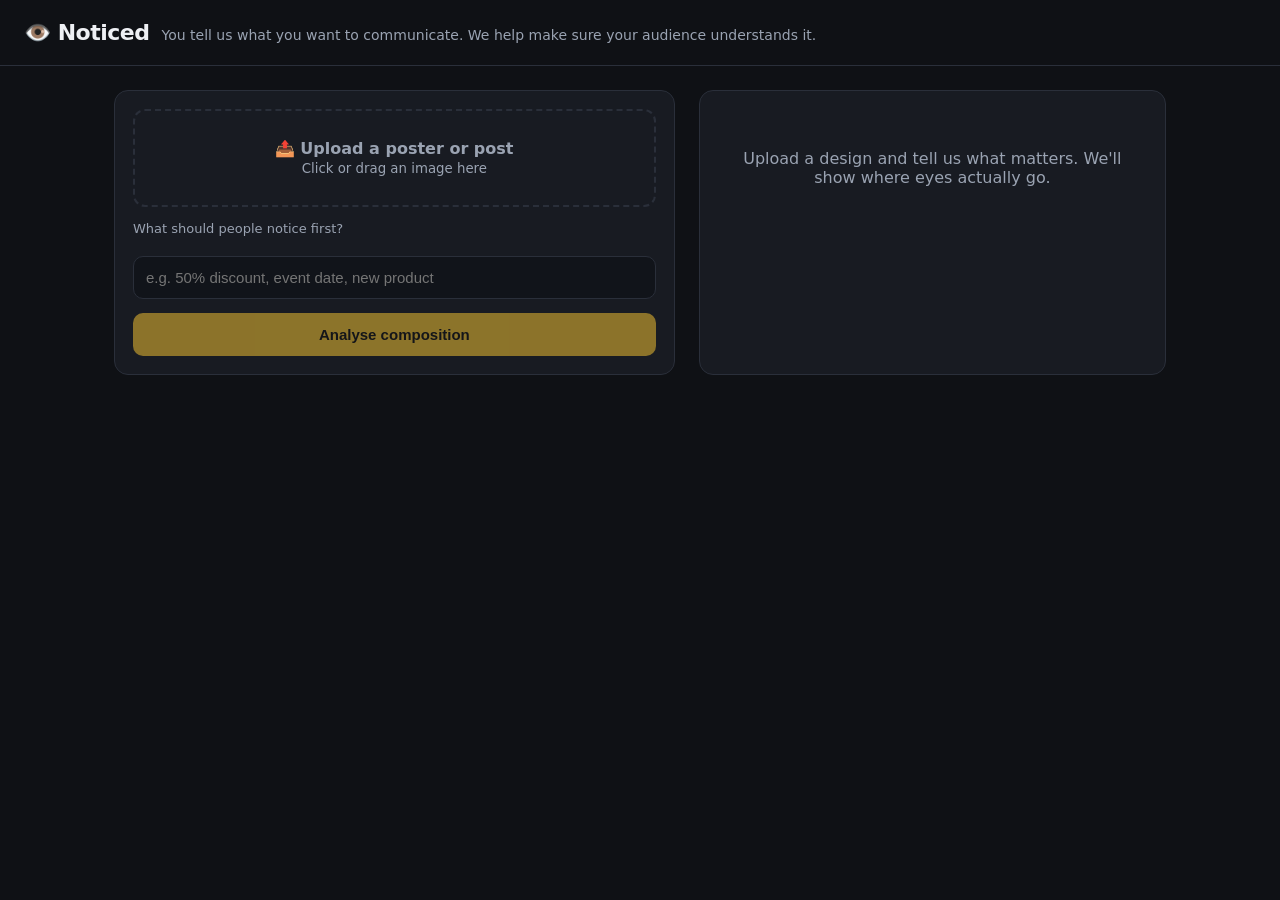
==== frontend/index.html @ 144e7b8b "starter for everyone" ====
<!DOCTYPE html>
<html lang="en">
<head>
<meta charset="UTF-8" />
<meta name="viewport" content="width=device-width, initial-scale=1" />
<title>Noticed — Composition Critic</title>
<style>
  :root {
    --bg: #0f1115; --panel: #181b22; --line: #2a2f3a; --text: #eef0f4; --muted: #9aa3b2;
    --accent: #ffcc33; --green: #3ecf8e; --yellow: #ffcc33; --orange: #ff9a3c; --red: #ff5c5c;
  }
  * { box-sizing: border-box; }
  body { margin: 0; font-family: system-ui, -apple-system, Segoe UI, Roboto, sans-serif; background: var(--bg); color: var(--text); }
  header { padding: 20px 24px; border-bottom: 1px solid var(--line); display: flex; align-items: baseline; gap: 12px; }
  header h1 { margin: 0; font-size: 22px; letter-spacing: -0.5px; }
  header span { color: var(--muted); font-size: 14px; }
  main { max-width: 1100px; margin: 0 auto; padding: 24px; display: grid; grid-template-columns: 1.2fr 1fr; gap: 24px; }
  @media (max-width: 800px) { main { grid-template-columns: 1fr; padding: 16px; } }
  .panel { background: var(--panel); border: 1px solid var(--line); border-radius: 14px; padding: 18px; }
  label { display: block; font-size: 13px; color: var(--muted); margin: 0 0 6px; }

  /* Upload */
  #drop { border: 2px dashed var(--line); border-radius: 12px; padding: 28px; text-align: center; cursor: pointer; color: var(--muted); transition: border-color .2s; }
  #drop.over, #drop:hover { border-color: var(--accent); color: var(--text); }
  #objective { width: 100%; padding: 12px; border-radius: 10px; border: 1px solid var(--line); background: #11141a; color: var(--text); font-size: 15px; margin-top: 14px; }
  button { margin-top: 14px; width: 100%; padding: 13px; border: 0; border-radius: 10px; background: var(--accent); color: #111; font-weight: 700; font-size: 15px; cursor: pointer; }
  button:disabled { opacity: .5; cursor: not-allowed; }
  button.ghost { background: transparent; color: var(--text); border: 1px solid var(--line); font-weight: 500; }

  /* Image + overlay */
  #stage { position: relative; margin-top: 16px; display: none; border-radius: 10px; overflow: hidden; }
  #stage img { display: block; width: 100%; height: auto; }
  #stage .dim { position: absolute; inset: 0; background: rgba(0,0,0,.25); }
  #stage svg { position: absolute; inset: 0; width: 100%; height: 100%; pointer-events: none; }
  .box { position: absolute; border: 2px dashed rgba(255,255,255,.55); border-radius: 6px; }
  .box.target { border: 2px solid var(--accent); box-shadow: 0 0 0 9999px rgba(0,0,0,0); }
  .box span { position: absolute; top: -22px; left: -2px; font-size: 11px; padding: 2px 6px; border-radius: 4px; background: rgba(0,0,0,.7); white-space: nowrap; }
  .box.target span { background: var(--accent); color: #111; font-weight: 700; }
  .marker { position: absolute; width: 30px; height: 30px; margin: -15px 0 0 -15px; border-radius: 50%; background: #fff; color: #111; font-weight: 800; font-size: 14px; display: grid; place-items: center; opacity: 0; transform: scale(.4); transition: opacity .25s, transform .25s; box-shadow: 0 2px 10px rgba(0,0,0,.5); }
  .marker.show { opacity: 1; transform: scale(1); }
  .marker.target { background: var(--accent); }
  #gaze { position: absolute; width: 22px; height: 22px; margin: -11px 0 0 -11px; border-radius: 50%; background: radial-gradient(circle, rgba(255,204,51,1) 0%, rgba(255,204,51,.5) 45%, rgba(255,204,51,0) 75%); box-shadow: 0 0 25px 10px rgba(255,204,51,.45); transition: left .7s ease-in-out, top .7s ease-in-out, opacity .3s; opacity: 0; }

  /* Results */
  #results { display: none; }
  .score-wrap { display: flex; align-items: center; gap: 18px; }
  .ring { --pct: 0; --col: var(--accent); width: 110px; height: 110px; border-radius: 50%; display: grid; place-items: center; background: conic-gradient(var(--col) calc(var(--pct) * 1%), var(--line) 0); flex-shrink: 0; }
  .ring div { width: 86px; height: 86px; border-radius: 50%; background: var(--panel); display: grid; place-items: center; font-size: 32px; font-weight: 800; }
  .band { font-size: 20px; font-weight: 700; }
  .band-sub { color: var(--muted); font-size: 14px; margin-top: 4px; }
  h3 { margin: 22px 0 10px; font-size: 14px; text-transform: uppercase; letter-spacing: 1px; color: var(--muted); }
  .bar { margin-bottom: 10px; }
  .bar-top { display: flex; justify-content: space-between; font-size: 14px; margin-bottom: 4px; }
  .bar-top b { font-variant-numeric: tabular-nums; }
  .track { height: 8px; background: var(--line); border-radius: 99px; overflow: hidden; }
  .fill { height: 100%; width: 0; border-radius: 99px; transition: width .8s ease; }
  ol, ul { margin: 0; padding-left: 20px; }
  li { margin-bottom: 8px; line-height: 1.4; }
  .placeholder { color: var(--muted); text-align: center; padding: 40px 10px; }
  .spinner { width: 28px; height: 28px; border: 3px solid var(--line); border-top-color: var(--accent); border-radius: 50%; animation: spin 1s linear infinite; margin: 0 auto 12px; }
  @keyframes spin { to { transform: rotate(360deg); } }
</style>
</head>
<body>
<header>
  <h1>👁️ Noticed</h1>
  <span>You tell us what you want to communicate. We help make sure your audience understands it.</span>
</header>

<main>
  <!-- LEFT: input + image -->
  <section class="panel">
    <div id="drop">📤 <b>Upload a poster or post</b><br><small>Click or drag an image here</small></div>
    <input type="file" id="file" accept="image/*" hidden />

    <label for="objective" style="margin-top:14px">What should people notice first?</label>
    <input id="objective" placeholder="e.g. 50% discount, event date, new product" />

    <button id="analyse" disabled>Analyse composition</button>

    <div id="stage">
      <img id="img" alt="Uploaded design" />
      <div class="dim"></div>
      <div id="boxes"></div>
      <svg viewBox="0 0 100 100" preserveAspectRatio="none">
        <polyline id="pathline" fill="none" stroke="rgba(255,204,51,.8)" stroke-width="2" stroke-dasharray="4 3" vector-effect="non-scaling-stroke" points="" />
      </svg>
      <div id="markers"></div>
      <div id="gaze"></div>
    </div>
    <button id="replay" class="ghost" style="display:none">▶ Replay eye path</button>
  </section>

  <!-- RIGHT: results -->
  <section class="panel">
    <div id="empty" class="placeholder">Upload a design and tell us what matters. We'll show where eyes actually go.</div>
    <div id="loading" class="placeholder" style="display:none"><div class="spinner"></div>Reading your design…</div>
    <div id="results">
      <div class="score-wrap">
        <div class="ring" id="ring"><div id="total">0</div></div>
        <div>
          <div class="band" id="band">–</div>
          <div class="band-sub" id="bandSub"></div>
        </div>
      </div>
      <h3>Score breakdown</h3>
      <div id="bars"></div>
      <h3>What's wrong</h3>
      <ol id="problems"></ol>
      <h3>How to fix it</h3>
      <ol id="fixes"></ol>
    </div>
  </section>
</main>

<script>
/* ========= CONFIG: change these at integration ========= */
const USE_FAKE = true;                          // set false once C's API is ready
const API_URL  = "http://localhost:8000/analyse"; // C's endpoint

// Max points per sub-score (must add up to 100, agree with A/B/C)
const MAX = { focal_match: 25, focal_point: 15, legibility: 15, contrast: 15, clutter: 15, balance: 15 };
const NAMES = {
  focal_match: "Eye reaches your message", focal_point: "Clear focal point", legibility: "Readable on a phone",
  contrast: "Contrast", clutter: "Breathing space", balance: "Balance & alignment"
};
const BANDS = [
  { min: 85, label: "🟢 Ready to launch", sub: "People will notice and get the message", col: "var(--green)" },
  { min: 65, label: "🟡 Almost there",    sub: "1–2 quick fixes needed",                 col: "var(--yellow)" },
  { min: 40, label: "🟠 Needs work",      sub: "Your key message is getting lost",       col: "var(--orange)" },
  { min: 0,  label: "🔴 Will be ignored", sub: "Major composition problems",             col: "var(--red)" }
];

/* ========= FAKE DATA (same format C will return) ========= */
function fakeResult(objective) {
  return {
    objective: objective || "50% discount",
    elements: [
      { label: "logo",     box: [8, 5, 45, 18] },
      { label: "photo",    box: [10, 28, 80, 40] },
      { label: "headline", box: [12, 70, 76, 10] },
      { label: "discount", box: [60, 84, 32, 10] }
    ],
    eye_path: [
      { label: "logo", x: 30, y: 14 }, { label: "photo", x: 50, y: 48 },
      { label: "headline", x: 50, y: 75 }, { label: "discount", x: 76, y: 89 }
    ],
    subscores: { focal_match: 5, focal_point: 8, legibility: 8, contrast: 10, clutter: 5, balance: 9 },
    problems: [
      "Your discount is the LAST thing people see. It's 4th in the eye path.",
      "The logo is bigger and brighter than the offer, so it steals attention.",
      "The discount text is too small to read when scrolling on a phone."
    ],
    fixes: [
      "Make '50% OFF' the biggest element and move it to the top half.",
      "Shrink the logo and move it to a corner.",
      "Put the discount on a high-contrast block colour."
    ]
  };
}

/* ========= Elements ========= */
const $ = id => document.getElementById(id);
let imageFile = null, lastResult = null, playing = false;

/* ========= Upload ========= */
$("drop").onclick = () => $("file").click();
$("file").onchange = e => loadFile(e.target.files[0]);
["dragover", "dragenter"].forEach(ev => $("drop").addEventListener(ev, e => { e.preventDefault(); $("drop").classList.add("over"); }));
["dragleave", "drop"].forEach(ev => $("drop").addEventListener(ev, e => { e.preventDefault(); $("drop").classList.remove("over"); }));
$("drop").addEventListener("drop", e => loadFile(e.dataTransfer.files[0]));
$("objective").oninput = updateButton;

function loadFile(file) {
  if (!file || !file.type.startsWith("image/")) return alert("Please upload an image.");
  imageFile = file;
  $("img").src = URL.createObjectURL(file);
  $("stage").style.display = "block";
  $("drop").innerHTML = `✅ <b>${file.name}</b><br><small>Click to change</small>`;
  clearOverlay();
  updateButton();
}
function updateButton() { $("analyse").disabled = !imageFile || !$("objective").value.trim(); }

/* ========= Analyse ========= */
$("analyse").onclick = async () => {
  const objective = $("objective").value.trim();
  $("empty").style.display = "none"; $("results").style.display = "none"; $("loading").style.display = "block";
  $("analyse").disabled = true; clearOverlay();
  try {
    let result;
    if (USE_FAKE) {
      await wait(1200);                         // pretend to think
      result = fakeResult(objective);
    } else {
      const form = new FormData();
      form.append("image", imageFile);
      form.append("objective", objective);
      const res = await fetch(API_URL, { method: "POST", body: form });
      if (!res.ok) throw new Error("API error " + res.status);
      result = await res.json();
    }
    lastResult = result;
    $("loading").style.display = "none";
    showResults(result);
    drawBoxes(result);
    await playEyePath(result);
  } catch (err) {
    console.error(err);
    $("loading").style.display = "none"; $("empty").style.display = "block";
    $("empty").textContent = "Something went wrong analysing that image. Try again.";
  } finally { updateButton(); }
};
$("replay").onclick = () => lastResult && playEyePath(lastResult);

/* ========= Overlay ========= */
function clearOverlay() {
  $("boxes").innerHTML = ""; $("markers").innerHTML = "";
  $("pathline").setAttribute("points", ""); $("gaze").style.opacity = 0; $("replay").style.display = "none";
}
function isTarget(label, objective) {
  const a = label.toLowerCase(), b = objective.toLowerCase();
  return b.includes(a) || a.includes(b);
}
function drawBoxes(r) {
  $("boxes").innerHTML = "";
  r.elements.forEach(el => {
    const [x, y, w, h] = el.box;
    const d = document.createElement("div");
    d.className = "box" + (isTarget(el.label, r.objective) ? " target" : "");
    Object.assign(d.style, { left: x + "%", top: y + "%", width: w + "%", height: h + "%" });
    d.innerHTML = `<span>${isTarget(el.label, r.objective) ? "🎯 " : ""}${el.label}</span>`;
    $("boxes").appendChild(d);
  });
}
async function playEyePath(r) {
  if (playing) return; playing = true;
  $("markers").innerHTML = ""; $("pathline").setAttribute("points", ""); $("replay").style.display = "none";
  const g = $("gaze"); const pts = [];
  g.style.transition = "none"; g.style.left = r.eye_path[0].x + "%"; g.style.top = r.eye_path[0].y + "%";
  await wait(50); g.style.transition = ""; g.style.opacity = 1;

  for (let i = 0; i < r.eye_path.length; i++) {
    const p = r.eye_path[i];
    g.style.left = p.x + "%"; g.style.top = p.y + "%";
    await wait(i === 0 ? 300 : 750);
    pts.push(`${p.x},${p.y}`); $("pathline").setAttribute("points", pts.join(" "));
    const m = document.createElement("div");
    m.className = "marker" + (isTarget(p.label || "", r.objective) ? " target" : "");
    m.style.left = p.x + "%"; m.style.top = p.y + "%"; m.textContent = i + 1;
    $("markers").appendChild(m); requestAnimationFrame(() => m.classList.add("show"));
    await wait(450);
  }
  await wait(300); g.style.opacity = 0;
  $("replay").style.display = "block"; playing = false;
}

/* ========= Score panel ========= */
function showResults(r) {
  const total = r.total ?? Object.values(r.subscores).reduce((a, b) => a + b, 0);
  const band = BANDS.find(b => total >= b.min);
  $("results").style.display = "block";
  $("band").textContent = r.band ? `${band.label.split(" ")[0]} ${r.band}` : band.label;
  $("bandSub").textContent = band.sub;
  $("ring").style.setProperty("--col", band.col);
  countUp(total, band);

  $("bars").innerHTML = "";
  Object.entries(r.subscores).forEach(([key, val]) => {
    const max = MAX[key] || 10, pct = Math.round(val / max * 100);
    const col = pct >= 75 ? "var(--green)" : pct >= 50 ? "var(--yellow)" : pct >= 30 ? "var(--orange)" : "var(--red)";
    const div = document.createElement("div"); div.className = "bar";
    div.innerHTML = `<div class="bar-top"><span>${NAMES[key] || key}</span><b>${val}/${max}</b></div>
                     <div class="track"><div class="fill" style="background:${col}"></div></div>`;
    $("bars").appendChild(div);
    requestAnimationFrame(() => setTimeout(() => div.querySelector(".fill").style.width = pct + "%", 50));
  });
  $("problems").innerHTML = r.problems.map(p => `<li>${p}</li>`).join("");
  $("fixes").innerHTML = r.fixes.map(f => `<li>${f}</li>`).join("");
}
function countUp(target) {
  let n = 0; const step = Math.max(1, Math.round(target / 30));
  const t = setInterval(() => {
    n = Math.min(target, n + step);
    $("total").textContent = n; $("ring").style.setProperty("--pct", n);
    if (n >= target) clearInterval(t);
  }, 30);
}
const wait = ms => new Promise(r => setTimeout(r, ms));
</script>
</body>
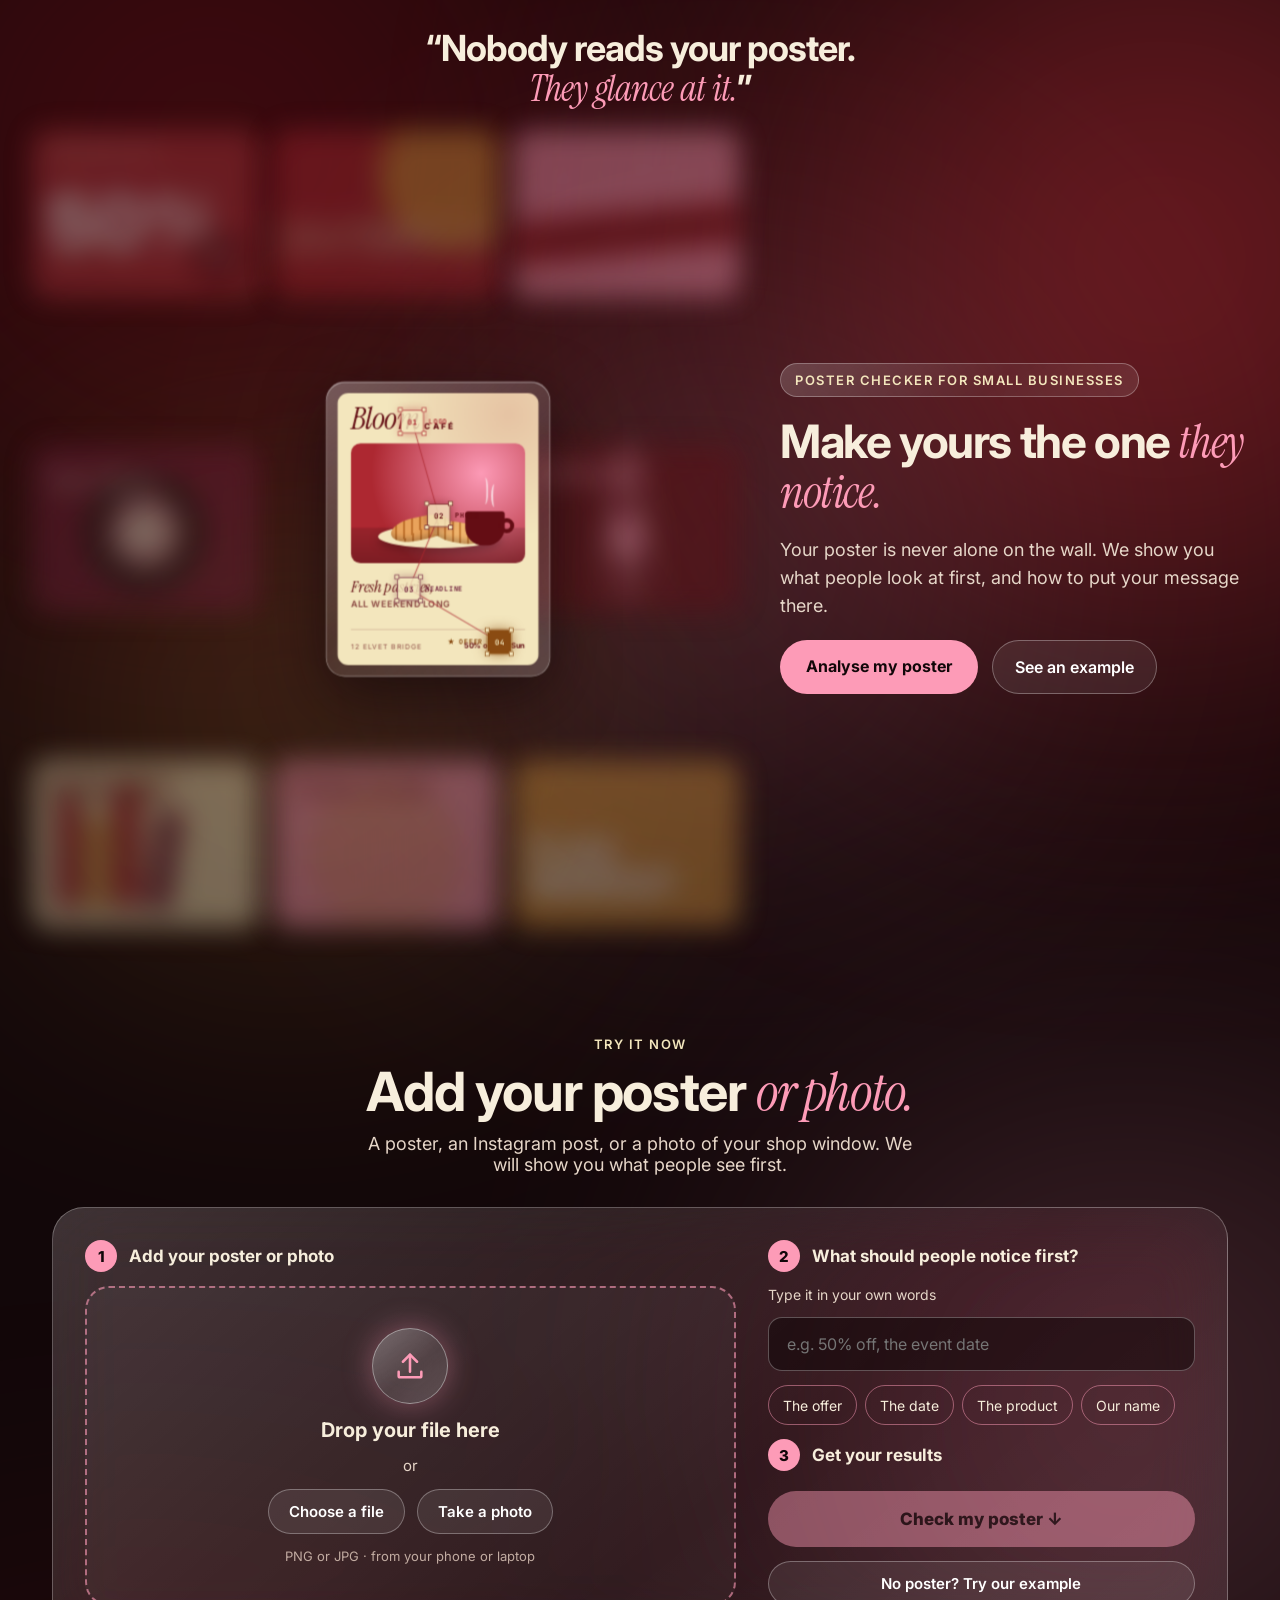
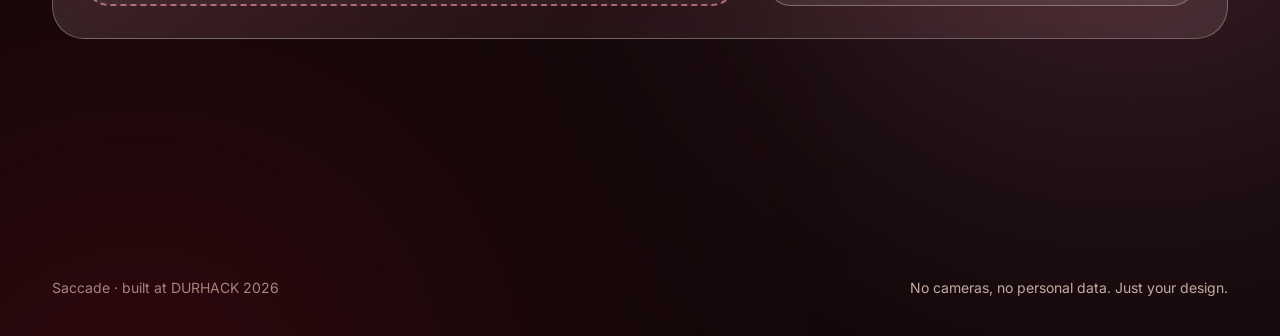
==== commit dfbd358e: "Rename to Saccade + correct index.html" ====
--- a/frontend/index.html
+++ b/frontend/index.html
@@ -1,291 +1,206 @@
 <!DOCTYPE html>
 <html lang="en">
 <head>
-<meta charset="UTF-8" />
-<meta name="viewport" content="width=device-width, initial-scale=1" />
-<title>Noticed — Composition Critic</title>
-<style>
-  :root {
-    --bg: #0f1115; --panel: #181b22; --line: #2a2f3a; --text: #eef0f4; --muted: #9aa3b2;
-    --accent: #ffcc33; --green: #3ecf8e; --yellow: #ffcc33; --orange: #ff9a3c; --red: #ff5c5c;
-  }
-  * { box-sizing: border-box; }
-  body { margin: 0; font-family: system-ui, -apple-system, Segoe UI, Roboto, sans-serif; background: var(--bg); color: var(--text); }
-  header { padding: 20px 24px; border-bottom: 1px solid var(--line); display: flex; align-items: baseline; gap: 12px; }
-  header h1 { margin: 0; font-size: 22px; letter-spacing: -0.5px; }
-  header span { color: var(--muted); font-size: 14px; }
-  main { max-width: 1100px; margin: 0 auto; padding: 24px; display: grid; grid-template-columns: 1.2fr 1fr; gap: 24px; }
-  @media (max-width: 800px) { main { grid-template-columns: 1fr; padding: 16px; } }
-  .panel { background: var(--panel); border: 1px solid var(--line); border-radius: 14px; padding: 18px; }
-  label { display: block; font-size: 13px; color: var(--muted); margin: 0 0 6px; }
-
-  /* Upload */
-  #drop { border: 2px dashed var(--line); border-radius: 12px; padding: 28px; text-align: center; cursor: pointer; color: var(--muted); transition: border-color .2s; }
-  #drop.over, #drop:hover { border-color: var(--accent); color: var(--text); }
-  #objective { width: 100%; padding: 12px; border-radius: 10px; border: 1px solid var(--line); background: #11141a; color: var(--text); font-size: 15px; margin-top: 14px; }
-  button { margin-top: 14px; width: 100%; padding: 13px; border: 0; border-radius: 10px; background: var(--accent); color: #111; font-weight: 700; font-size: 15px; cursor: pointer; }
-  button:disabled { opacity: .5; cursor: not-allowed; }
-  button.ghost { background: transparent; color: var(--text); border: 1px solid var(--line); font-weight: 500; }
-
-  /* Image + overlay */
-  #stage { position: relative; margin-top: 16px; display: none; border-radius: 10px; overflow: hidden; }
-  #stage img { display: block; width: 100%; height: auto; }
-  #stage .dim { position: absolute; inset: 0; background: rgba(0,0,0,.25); }
-  #stage svg { position: absolute; inset: 0; width: 100%; height: 100%; pointer-events: none; }
-  .box { position: absolute; border: 2px dashed rgba(255,255,255,.55); border-radius: 6px; }
-  .box.target { border: 2px solid var(--accent); box-shadow: 0 0 0 9999px rgba(0,0,0,0); }
-  .box span { position: absolute; top: -22px; left: -2px; font-size: 11px; padding: 2px 6px; border-radius: 4px; background: rgba(0,0,0,.7); white-space: nowrap; }
-  .box.target span { background: var(--accent); color: #111; font-weight: 700; }
-  .marker { position: absolute; width: 30px; height: 30px; margin: -15px 0 0 -15px; border-radius: 50%; background: #fff; color: #111; font-weight: 800; font-size: 14px; display: grid; place-items: center; opacity: 0; transform: scale(.4); transition: opacity .25s, transform .25s; box-shadow: 0 2px 10px rgba(0,0,0,.5); }
-  .marker.show { opacity: 1; transform: scale(1); }
-  .marker.target { background: var(--accent); }
-  #gaze { position: absolute; width: 22px; height: 22px; margin: -11px 0 0 -11px; border-radius: 50%; background: radial-gradient(circle, rgba(255,204,51,1) 0%, rgba(255,204,51,.5) 45%, rgba(255,204,51,0) 75%); box-shadow: 0 0 25px 10px rgba(255,204,51,.45); transition: left .7s ease-in-out, top .7s ease-in-out, opacity .3s; opacity: 0; }
-
-  /* Results */
-  #results { display: none; }
-  .score-wrap { display: flex; align-items: center; gap: 18px; }
-  .ring { --pct: 0; --col: var(--accent); width: 110px; height: 110px; border-radius: 50%; display: grid; place-items: center; background: conic-gradient(var(--col) calc(var(--pct) * 1%), var(--line) 0); flex-shrink: 0; }
-  .ring div { width: 86px; height: 86px; border-radius: 50%; background: var(--panel); display: grid; place-items: center; font-size: 32px; font-weight: 800; }
-  .band { font-size: 20px; font-weight: 700; }
-  .band-sub { color: var(--muted); font-size: 14px; margin-top: 4px; }
-  h3 { margin: 22px 0 10px; font-size: 14px; text-transform: uppercase; letter-spacing: 1px; color: var(--muted); }
-  .bar { margin-bottom: 10px; }
-  .bar-top { display: flex; justify-content: space-between; font-size: 14px; margin-bottom: 4px; }
-  .bar-top b { font-variant-numeric: tabular-nums; }
-  .track { height: 8px; background: var(--line); border-radius: 99px; overflow: hidden; }
-  .fill { height: 100%; width: 0; border-radius: 99px; transition: width .8s ease; }
-  ol, ul { margin: 0; padding-left: 20px; }
-  li { margin-bottom: 8px; line-height: 1.4; }
-  .placeholder { color: var(--muted); text-align: center; padding: 40px 10px; }
-  .spinner { width: 28px; height: 28px; border: 3px solid var(--line); border-top-color: var(--accent); border-radius: 50%; animation: spin 1s linear infinite; margin: 0 auto 12px; }
-  @keyframes spin { to { transform: rotate(360deg); } }
-</style>
+<meta charset="utf-8">
+<meta name="viewport" content="width=device-width, initial-scale=1">
+<title>Saccade · Make your poster impossible to miss</title>
+<link rel="preconnect" href="https://fonts.googleapis.com">
+<link rel="stylesheet" href="https://fonts.googleapis.com/css2?family=Inter:wght@400;500;600;700;800&family=Instrument+Serif:ital@0;1&family=JetBrains+Mono:wght@500;700&display=swap">
+<link rel="stylesheet" href="style.css">
+<link rel="stylesheet" href="opening.css">
 </head>
 <body>
-<header>
-  <h1>👁️ Noticed</h1>
-  <span>You tell us what you want to communicate. We help make sure your audience understands it.</span>
-</header>
-
-<main>
-  <!-- LEFT: input + image -->
-  <section class="panel">
-    <div id="drop">📤 <b>Upload a poster or post</b><br><small>Click or drag an image here</small></div>
-    <input type="file" id="file" accept="image/*" hidden />
-
-    <label for="objective" style="margin-top:14px">What should people notice first?</label>
-    <input id="objective" placeholder="e.g. 50% discount, event date, new product" />
-
-    <button id="analyse" disabled>Analyse composition</button>
-
-    <div id="stage">
-      <img id="img" alt="Uploaded design" />
-      <div class="dim"></div>
-      <div id="boxes"></div>
-      <svg viewBox="0 0 100 100" preserveAspectRatio="none">
-        <polyline id="pathline" fill="none" stroke="rgba(255,204,51,.8)" stroke-width="2" stroke-dasharray="4 3" vector-effect="non-scaling-stroke" points="" />
-      </svg>
-      <div id="markers"></div>
-      <div id="gaze"></div>
-    </div>
-    <button id="replay" class="ghost" style="display:none">▶ Replay eye path</button>
+<!-- colour-blind simulation filters (used on the results thumbnails) -->
+<svg aria-hidden="true" width="0" height="0" style="position: absolute">
+  <filter id="cbP"><feColorMatrix type="matrix" values="0.567 0.433 0 0 0  0.558 0.442 0 0 0  0 0.242 0.758 0 0  0 0 0 1 0"/></filter>
+  <filter id="cbD"><feColorMatrix type="matrix" values="0.625 0.375 0 0 0  0.7 0.3 0 0 0  0 0.3 0.7 0 0  0 0 0 1 0"/></filter>
+  <filter id="cbT"><feColorMatrix type="matrix" values="0.95 0.05 0 0 0  0 0.433 0.567 0 0  0 0.475 0.525 0 0  0 0 0 1 0"/></filter>
+</svg>
+
+<div class="page">
+  <div class="glows">
+  <div aria-hidden="true" style="position: absolute; top: -260px; left: -200px; width: 820px; height: 820px; border-radius: 50%; background: #640D14; opacity: 0.55; filter: blur(170px)"></div>
+  <div aria-hidden="true" style="position: absolute; top: -120px; right: -260px; width: 760px; height: 760px; border-radius: 50%; background: #AD2831; opacity: 0.6; filter: blur(170px)"></div>
+  <div aria-hidden="true" style="position: absolute; top: 300px; left: 36%; width: 520px; height: 520px; border-radius: 50%; background: #FD9BB7; opacity: 0.22; filter: blur(160px)"></div>
+  <div aria-hidden="true" style="position: absolute; top: 500px; left: 6%; width: 420px; height: 420px; border-radius: 50%; background: #D8973C; opacity: 0.3; filter: blur(150px)"></div>
+  <div aria-hidden="true" style="position: absolute; top: 1100px; right: -160px; width: 620px; height: 620px; border-radius: 50%; background: #FD9BB7; opacity: 0.22; filter: blur(170px)"></div>
+  <div aria-hidden="true" style="position: absolute; top: 1700px; left: -180px; width: 640px; height: 640px; border-radius: 50%; background: #640D14; opacity: 0.45; filter: blur(180px)"></div>
+  <div aria-hidden="true" style="position: absolute; top: 2400px; right: 10%; width: 560px; height: 520px; border-radius: 50%; background: #D8973C; opacity: 0.25; filter: blur(160px)"></div>
+  <div aria-hidden="true" style="position: absolute; top: 3200px; left: 20%; width: 620px; height: 600px; border-radius: 50%; background: #AD2831; opacity: 0.4; filter: blur(180px)"></div>
+
+  </div>
+
+  <!-- ================= 1 · OPENING (plays on load) ================= -->
+  <header id="top">
+    <div style="position: relative; max-width: 1280px; margin: 0 auto; padding: 28px 32px; box-sizing: border-box; min-height: 760px">
+      <p class="settle" style="margin: 0 auto 20px; max-width: 720px; text-align: center; font-size: 36px; line-height: 1.12; letter-spacing: -1px; font-weight: 700">“<span class="word" style="animation-delay: 0.30s">Nobody</span> <span class="word" style="animation-delay: 0.46s">reads</span> <span class="word" style="animation-delay: 0.62s">your</span> <span class="word" style="animation-delay: 0.78s">poster.</span><br><span class="word" style="animation-delay: 1.19s; font-family: 'Instrument Serif', serif; font-style: italic; font-weight: 400; color: #FD9BB7">They</span> <span class="word" style="animation-delay: 1.35s; font-family: 'Instrument Serif', serif; font-style: italic; font-weight: 400; color: #FD9BB7">glance</span> <span class="word" style="animation-delay: 1.51s; font-family: 'Instrument Serif', serif; font-style: italic; font-weight: 400; color: #FD9BB7">at</span> <span class="word" style="animation-delay: 1.67s; font-family: 'Instrument Serif', serif; font-style: italic; font-weight: 400; color: #FD9BB7">it.</span>”</p>
+      <div style="display: flex; flex-wrap: wrap; gap: 40px; align-items: center">
+        <div class="wallin" style="flex: 1 1 600px; min-width: 0; display: grid; grid-template-columns: repeat(3, minmax(0, 1fr)); gap: 14px; align-items: center">
+          <div class="dim" aria-hidden="true" style="height: 168px; border-radius: 16px; overflow: hidden; position: relative; box-sizing: border-box; padding: 16px; background: #AD2831; filter: blur(14px); opacity: 0.4; "><div style="position: absolute; inset: 0; background: repeating-linear-gradient(135deg, rgba(255,255,255,0.14) 0 14px, transparent 14px 28px)"></div><div style="position: relative; font-size: 11px; font-weight: 800; letter-spacing: 2px; color: #F3E6BD">WEEKEND SALE</div><div style="position: relative; font-size: 76px; font-weight: 900; line-height: 0.9; margin-top: 28px; color: #FFFFFF">50%</div><div style="position: absolute; right: 14px; bottom: 14px; width: 54px; height: 54px; border-radius: 50%; background: #640D14; color: #FFFFFF; display: grid; place-items: center; font-weight: 800">OFF</div></div><div class="dim" aria-hidden="true" style="height: 168px; border-radius: 16px; overflow: hidden; position: relative; box-sizing: border-box; padding: 16px; background: #AD2831; filter: blur(14px); opacity: 0.4; "><div style="position: absolute; right: -30px; top: -30px; width: 150px; height: 150px; border-radius: 50%; background: #D8973C"></div><div style="position: absolute; left: 0; right: 0; bottom: 40px; height: 40px; background: repeating-linear-gradient(90deg, #F3E6BD 0 2px, transparent 2px 10px); opacity: 0.6"></div><div style="position: relative; font-family: 'Instrument Serif', serif; font-style: italic; font-weight: 400; font-size: 38px; line-height: 1; color: #F3E6BD; margin-top: 70px">Jazz Night</div></div><div class="dim" aria-hidden="true" style="height: 168px; border-radius: 16px; overflow: hidden; position: relative; box-sizing: border-box; padding: 16px; background: #FD9BB7; filter: blur(14px); opacity: 0.4; "><div style="position: absolute; inset: 0; background-image: radial-gradient(circle, rgba(255,255,255,0.8) 2px, transparent 3px), radial-gradient(circle, #AD2831 3px, transparent 4px); background-size: 26px 26px, 38px 38px; background-position: 0 0, 12px 18px"></div><div style="position: absolute; left: -10px; right: -10px; top: 80px; height: 46px; background: #AD2831; transform: rotate(-6deg)"></div><div style="position: absolute; left: 16px; top: 88px; font-size: 24px; font-weight: 900; color: #640D14; transform: rotate(-6deg)">GRAND OPENING</div></div><div class="dim" aria-hidden="true" style="height: 168px; border-radius: 16px; overflow: hidden; position: relative; box-sizing: border-box; padding: 16px; background: #6E1E3B; filter: blur(14px); opacity: 0.4; "><div style="position: absolute; left: 50%; top: 52%; width: 120px; height: 120px; margin: -60px 0 0 -60px; border-radius: 50%; background: radial-gradient(circle, #E8DFD0 0 30%, rgba(255,255,255,0.3) 31% 46%, #1A1919 47% 100%)"></div><div style="position: relative; font-family: 'Instrument Serif', serif; font-style: italic; font-weight: 400; font-size: 30px; color: #E8DFD0">New Menu</div></div><div style="display: grid; place-items: center; position: relative; z-index: 2"><div style="transform: scale(0.68)"><div class="focus"><div style="width: 330px; padding: 16px; border-radius: 28px; background: linear-gradient(140deg, rgba(255,255,255,0.3), rgba(255,255,255,0.1) 55%, rgba(255,255,255,0.18)); border: 1px solid rgba(255,255,255,0.42); backdrop-filter: blur(30px) saturate(180%); -webkit-backdrop-filter: blur(30px) saturate(180%); box-shadow: 0 30px 90px rgba(18,7,9,0.65), inset 0 1px 0 rgba(255,255,255,0.35)"><div style="position: relative; height: 400px; border-radius: 16px; overflow: hidden; background: radial-gradient(circle at 85% 8%, rgba(173,40,49,0.18), transparent 40%), #F3E6BD; color: #640D14">
+          <div style="position: absolute; top: 14px; left: 20px; display: flex; align-items: baseline; gap: 8px">
+            <span style="font-family: 'Instrument Serif', serif; font-style: italic; font-weight: 400; font-size: 46px; line-height: 1; letter-spacing: -1px">Bloom</span>
+            <span style="font-size: 12px; font-weight: 800; letter-spacing: 3px">CAFÉ</span>
+          </div>
+          <div style="position: absolute; top: 74px; left: 20px; right: 20px; height: 176px; border-radius: 14px; overflow: hidden; background: radial-gradient(circle at 75% 25%, #FD9BB7, #AD2831 70%)">
+            <div style="position: absolute; left: 0; right: 0; bottom: 0; height: 52px; background: linear-gradient(180deg, rgba(0,0,0,0.12), rgba(0,0,0,0.28))"></div>
+            <div style="position: absolute; left: 40px; bottom: 22px; width: 180px; height: 34px; border-radius: 50%; background: #F3E6BD; box-shadow: 0 6px 14px rgba(0,0,0,0.25)"></div>
+            <div style="position: absolute; left: 58px; bottom: 34px; width: 88px; height: 34px; border-radius: 50% / 60%; background: repeating-linear-gradient(100deg, #E9A35B 0 9px, #C2742F 9px 12px); transform: rotate(-12deg); box-shadow: inset 0 -6px 8px rgba(0,0,0,0.2)"></div>
+            <div style="position: absolute; left: 120px; bottom: 30px; width: 76px; height: 30px; border-radius: 50% / 60%; background: repeating-linear-gradient(80deg, #F0B46C 0 8px, #C9803A 8px 11px); transform: rotate(10deg); box-shadow: inset 0 -6px 8px rgba(0,0,0,0.2)"></div>
+            <div style="position: absolute; right: 30px; bottom: 26px; width: 58px; height: 50px; border-radius: 4px 4px 26px 26px; background: #640D14"></div>
+            <div style="position: absolute; right: 16px; bottom: 44px; width: 22px; height: 22px; border-radius: 50%; border: 6px solid #640D14; box-sizing: border-box"></div>
+            <div style="position: absolute; right: 40px; bottom: 82px; width: 10px; height: 34px; border-left: 3px solid rgba(255,255,255,0.7); border-radius: 50%"></div>
+            <div style="position: absolute; right: 54px; bottom: 86px; width: 10px; height: 40px; border-right: 3px solid rgba(255,255,255,0.6); border-radius: 50%"></div>
+          </div>
+          <div style="position: absolute; top: 272px; left: 20px; right: 20px">
+            <div style="font-family: 'Instrument Serif', serif; font-style: italic; font-weight: 400; font-size: 24px; line-height: 1.1">Fresh pastries,</div>
+            <div style="font-size: 13px; font-weight: 600; letter-spacing: 1px; text-transform: uppercase; margin-top: 4px; opacity: 0.75">all weekend long</div>
+          </div>
+          <div style="position: absolute; left: 20px; right: 20px; bottom: 52px; height: 1px; background: rgba(100,13,20,0.25)"></div>
+          <div style="position: absolute; bottom: 22px; left: 20px; font-size: 10px; letter-spacing: 1.5px; text-transform: uppercase; opacity: 0.7">12 Elvet Bridge</div>
+          <div style="position: absolute; bottom: 22px; right: 20px; font-size: 11px; font-weight: 700; color: #640D14">50% off Sat–Sun</div>
+          <svg aria-hidden="true" width="298" height="400" viewBox="0 0 298 400" style="position: absolute; inset: 0"><polyline class="draw" style="animation-delay: 4.6s; animation-duration: 1.4s" points="110,42 149,180 105,288 238,366" fill="none" stroke="#AD2831" stroke-opacity="0.75" stroke-width="1.5" stroke-dasharray="1200" stroke-dashoffset="0"></polyline></svg>
+          <div class="fade" style="animation-delay: 5.0s"><div style="position: absolute; left: 93px; top: 25px; width: 34px; height: 34px; box-sizing: border-box; border: 1.5px solid #AD2831; background: rgba(243,230,189,0.82); color: #AD2831; box-shadow: 0 0 12px rgba(173,40,49,0.45); display: grid; place-items: center; font-family: 'JetBrains Mono', monospace; font-size: 11px; font-weight: 700">01<span style="position: absolute; left: -5px; top: -5px; width: 7px; height: 7px; box-sizing: border-box; border: 1.5px solid #AD2831; background: #F3E6BD"></span><span style="position: absolute; right: -5px; top: -5px; width: 7px; height: 7px; box-sizing: border-box; border: 1.5px solid #AD2831; background: #F3E6BD"></span><span style="position: absolute; left: -5px; bottom: -5px; width: 7px; height: 7px; box-sizing: border-box; border: 1.5px solid #AD2831; background: #F3E6BD"></span><span style="position: absolute; right: -5px; bottom: -5px; width: 7px; height: 7px; box-sizing: border-box; border: 1.5px solid #AD2831; background: #F3E6BD"></span></div><div style="position: absolute; left: 134px; top: 35px; width: 90px; font-family: 'JetBrains Mono', monospace; font-size: 10px; font-weight: 700; letter-spacing: 1px; text-transform: uppercase; color: #AD2831">logo</div></div><div class="fade" style="animation-delay: 5.35s"><div style="position: absolute; left: 132px; top: 163px; width: 34px; height: 34px; box-sizing: border-box; border: 1.5px solid #640D14; background: rgba(243,230,189,0.82); color: #640D14; box-shadow: 0 0 12px rgba(100,13,20,0.45); display: grid; place-items: center; font-family: 'JetBrains Mono', monospace; font-size: 11px; font-weight: 700">02<span style="position: absolute; left: -5px; top: -5px; width: 7px; height: 7px; box-sizing: border-box; border: 1.5px solid #640D14; background: #F3E6BD"></span><span style="position: absolute; right: -5px; top: -5px; width: 7px; height: 7px; box-sizing: border-box; border: 1.5px solid #640D14; background: #F3E6BD"></span><span style="position: absolute; left: -5px; bottom: -5px; width: 7px; height: 7px; box-sizing: border-box; border: 1.5px solid #640D14; background: #F3E6BD"></span><span style="position: absolute; right: -5px; bottom: -5px; width: 7px; height: 7px; box-sizing: border-box; border: 1.5px solid #640D14; background: #F3E6BD"></span></div><div style="position: absolute; left: 173px; top: 173px; width: 90px; font-family: 'JetBrains Mono', monospace; font-size: 10px; font-weight: 700; letter-spacing: 1px; text-transform: uppercase; color: #640D14">photo</div></div><div class="fade" style="animation-delay: 5.7s"><div style="position: absolute; left: 88px; top: 271px; width: 34px; height: 34px; box-sizing: border-box; border: 1.5px solid #6E1E3B; background: rgba(243,230,189,0.82); color: #6E1E3B; box-shadow: 0 0 12px rgba(110,30,59,0.45); display: grid; place-items: center; font-family: 'JetBrains Mono', monospace; font-size: 11px; font-weight: 700">03<span style="position: absolute; left: -5px; top: -5px; width: 7px; height: 7px; box-sizing: border-box; border: 1.5px solid #6E1E3B; background: #F3E6BD"></span><span style="position: absolute; right: -5px; top: -5px; width: 7px; height: 7px; box-sizing: border-box; border: 1.5px solid #6E1E3B; background: #F3E6BD"></span><span style="position: absolute; left: -5px; bottom: -5px; width: 7px; height: 7px; box-sizing: border-box; border: 1.5px solid #6E1E3B; background: #F3E6BD"></span><span style="position: absolute; right: -5px; bottom: -5px; width: 7px; height: 7px; box-sizing: border-box; border: 1.5px solid #6E1E3B; background: #F3E6BD"></span></div><div style="position: absolute; left: 129px; top: 281px; width: 90px; font-family: 'JetBrains Mono', monospace; font-size: 10px; font-weight: 700; letter-spacing: 1px; text-transform: uppercase; color: #6E1E3B">headline</div></div><div class="fade" style="animation-delay: 6.1s"><div style="position: absolute; left: 221px; top: 349px; width: 34px; height: 34px; box-sizing: border-box; border: 1.5px solid #8A4B12; background: #8A4B12; color: #F3E6BD; box-shadow: 0 0 0 3px rgba(138,75,18,0.25), 0 0 18px rgba(138,75,18,0.75); display: grid; place-items: center; font-family: 'JetBrains Mono', monospace; font-size: 11px; font-weight: 700">04<span style="position: absolute; left: -5px; top: -5px; width: 7px; height: 7px; box-sizing: border-box; border: 1.5px solid #8A4B12; background: #F3E6BD"></span><span style="position: absolute; right: -5px; top: -5px; width: 7px; height: 7px; box-sizing: border-box; border: 1.5px solid #8A4B12; background: #F3E6BD"></span><span style="position: absolute; left: -5px; bottom: -5px; width: 7px; height: 7px; box-sizing: border-box; border: 1.5px solid #8A4B12; background: #F3E6BD"></span><span style="position: absolute; right: -5px; bottom: -5px; width: 7px; height: 7px; box-sizing: border-box; border: 1.5px solid #8A4B12; background: #F3E6BD"></span></div><div style="position: absolute; left: 124px; text-align: right; top: 359px; width: 90px; font-family: 'JetBrains Mono', monospace; font-size: 10px; font-weight: 700; letter-spacing: 1px; text-transform: uppercase; color: #8A4B12">★ offer</div></div>
+        </div></div></div></div></div><div class="dim" aria-hidden="true" style="height: 168px; border-radius: 16px; overflow: hidden; position: relative; box-sizing: border-box; padding: 16px; background: #640D14; filter: blur(14px); opacity: 0.4; "><div style="position: absolute; left: 30%; top: 0; width: 40%; height: 100%; background: linear-gradient(180deg, rgba(253,155,183,0.5), transparent); clip-path: polygon(40% 0, 60% 0, 100% 100%, 0 100%)"></div><div style="position: absolute; left: 50%; top: 70px; width: 34px; height: 46px; margin-left: -17px; border-radius: 17px; background: #FD9BB7"></div><div style="position: absolute; left: 50%; top: 116px; width: 6px; height: 40px; margin-left: -3px; background: #FD9BB7"></div><div style="position: relative; font-size: 22px; font-weight: 900; letter-spacing: 1px; color: #FD9BB7">OPEN MIC</div></div><div class="dim" aria-hidden="true" style="height: 168px; border-radius: 16px; overflow: hidden; position: relative; box-sizing: border-box; padding: 16px; background: #F3E6BD; filter: blur(14px); opacity: 0.4; "><div style="position: absolute; left: 24px; bottom: 20px; width: 26px; height: 110px; background: #AD2831; border-radius: 3px"></div><div style="position: absolute; left: 54px; bottom: 20px; width: 22px; height: 90px; background: #D8973C; border-radius: 3px"></div><div style="position: absolute; left: 80px; bottom: 20px; width: 30px; height: 124px; background: #AD2831; border-radius: 3px"></div><div style="position: absolute; left: 114px; bottom: 20px; width: 24px; height: 100px; background: #6E1E3B; border-radius: 3px; transform: rotate(8deg); transform-origin: bottom left"></div><div style="position: relative; font-size: 20px; font-weight: 900; color: #640D14">BOOK SWAP</div></div><div class="dim" aria-hidden="true" style="height: 168px; border-radius: 16px; overflow: hidden; position: relative; box-sizing: border-box; padding: 16px; background: #FD9BB7; filter: blur(14px); opacity: 0.4; "><div style="position: absolute; left: 50%; top: 58%; width: 150px; height: 150px; margin: -75px 0 0 -75px; border-radius: 50%; background: repeating-radial-gradient(circle, #D8973C 0 6px, transparent 6px 14px); opacity: 0.6"></div><div style="position: relative; font-size: 20px; font-weight: 800; letter-spacing: 3px; color: #640D14">YOGA CLUB</div></div><div class="dim" aria-hidden="true" style="height: 168px; border-radius: 16px; overflow: hidden; position: relative; box-sizing: border-box; padding: 16px; background: #D8973C; filter: blur(14px); opacity: 0.4; "><div style="position: absolute; inset: 0; background-image: linear-gradient(rgba(255,255,255,0.18) 1px, transparent 1px), linear-gradient(90deg, rgba(255,255,255,0.18) 1px, transparent 1px); background-size: 22px 22px"></div><div style="position: relative; font-size: 34px; font-weight: 900; line-height: 0.95; color: #FFFFFF; margin-top: 60px">FLEA<br>MARKET</div></div>
+        </div>
+        <div class="up" style="animation-delay: 6.3s; flex: 1 1 360px; min-width: 0; display: flex; flex-direction: column; gap: 20px">
+          <div style="align-self: flex-start; padding: 8px 14px; border-radius: 999px; background: linear-gradient(140deg, rgba(255,255,255,0.18), rgba(255,255,255,0.05) 60%, rgba(255,255,255,0.1)); border: 1px solid rgba(255,255,255,0.28); backdrop-filter: blur(34px) saturate(170%); -webkit-backdrop-filter: blur(34px) saturate(170%); font-size: 13px; font-weight: 600; letter-spacing: 1.5px; text-transform: uppercase; color: #F3E6BD">Poster checker for small businesses</div>
+          <h1 style="margin: 0; font-size: 46px; line-height: 1.05; letter-spacing: -1.4px">Make yours the one <span style="font-family: 'Instrument Serif', serif; font-style: italic; font-weight: 400; color: #FD9BB7">they notice.</span></h1>
+          <p style="margin: 0; font-size: 18px; line-height: 1.55; color: #E6D6C8">Your poster is never alone on the wall. We show you what people look at first, and how to put your message there.</p>
+          <div style="display: flex; gap: 14px; flex-wrap: wrap"><a href="#try" style="padding: 16px 26px; border-radius: 999px; background: #FD9BB7; color: #120709; font-weight: 700">Analyse my poster</a><button type="button" class="btn-ghost js-example" style="font-size: 16px; padding: 16px 22px">See an example</button></div>
+        </div>
+      </div>
+    </div>
+  </header>
+
+  <!-- ================= 2 · ADD YOUR POSTER ================= -->
+  <section id="try" class="section">
+    <div class="reveal center">
+      <div class="eyebrow">Try it now</div>
+      <h2 class="big">Add your poster <span class="serif">or photo.</span></h2>
+      <p class="muted" style="margin: 0; font-size: 18px; max-width: 560px">A poster, an Instagram post, or a photo of your shop window. We will show you what people see first.</p>
+    </div>
+
+    <div class="upload-card glass-soft reveal">
+      <div class="upload-left">
+        <div class="step"><span>1</span>Add your poster or photo</div>
+        <div class="dropzone" id="dropzone">
+          <div class="drop-icon glass" id="dropIcon">
+            <svg aria-hidden="true" width="34" height="34" viewBox="0 0 24 24" fill="none" stroke="#FD9BB7" stroke-width="1.8" stroke-linecap="round" stroke-linejoin="round"><path d="M12 16V4"/><path d="M7 9l5-5 5 5"/><path d="M4 16v3a1 1 0 0 0 1 1h14a1 1 0 0 0 1-1v-3"/></svg>
+          </div>
+          <img id="dropPreview" class="drop-preview" alt="Your poster" hidden>
+          <div id="dropTitle" style="font-size: 20px; font-weight: 700">Drop your file here</div>
+          <div class="muted" style="font-size: 15px">or</div>
+          <div style="display: flex; gap: 12px; flex-wrap: wrap; justify-content: center">
+            <button type="button" class="btn-ghost" id="chooseBtn">Choose a file</button>
+            <button type="button" class="btn-ghost" id="cameraBtn">Take a photo</button>
+          </div>
+          <div style="font-size: 13px; color: var(--muted-2)">PNG or JPG · from your phone or laptop</div>
+          <input type="file" id="fileInput" accept="image/*" hidden>
+          <input type="file" id="cameraInput" accept="image/*" capture="environment" hidden>
+        </div>
+      </div>
+
+      <div class="upload-right">
+        <div class="step"><span>2</span>What should people notice first?</div>
+        <label for="goal" class="muted" style="font-size: 14px">Type it in your own words</label>
+        <input id="goal" class="goal-input" placeholder="e.g. 50% off, the event date">
+        <div class="chips">
+          <button type="button" class="chip">The offer</button>
+          <button type="button" class="chip">The date</button>
+          <button type="button" class="chip">The product</button>
+          <button type="button" class="chip">Our name</button>
+        </div>
+        <div class="step"><span>3</span>Get your results</div>
+        <button type="button" class="btn" id="checkBtn" disabled style="margin-top: auto; padding: 18px; font-size: 17px">Check my poster ↓</button>
+        <button type="button" class="btn-ghost js-example" style="justify-content: center">No poster? Try our example</button>
+      </div>
+    </div>
   </section>
 
-  <!-- RIGHT: results -->
-  <section class="panel">
-    <div id="empty" class="placeholder">Upload a design and tell us what matters. We'll show where eyes actually go.</div>
-    <div id="loading" class="placeholder" style="display:none"><div class="spinner"></div>Reading your design…</div>
-    <div id="results">
-      <div class="score-wrap">
-        <div class="ring" id="ring"><div id="total">0</div></div>
-        <div>
-          <div class="band" id="band">–</div>
-          <div class="band-sub" id="bandSub"></div>
-        </div>
-      </div>
-      <h3>Score breakdown</h3>
-      <div id="bars"></div>
-      <h3>What's wrong</h3>
-      <ol id="problems"></ol>
-      <h3>How to fix it</h3>
-      <ol id="fixes"></ol>
+  <!-- ================= 3 · RESULTS (filled in by app.js) ================= -->
+  <section id="results" class="section" aria-live="polite">
+    <div class="loading" id="loading"><div class="spinner"></div>Reading your poster…</div>
+
+    <div class="results" id="resultsBox">
+      <div class="res-head">
+        <div style="display: flex; flex-direction: column; gap: 8px">
+          <div class="eyebrow">Your results</div>
+          <h2 id="resTitle">Fix 2 things and you'll <span class="serif">get noticed.</span></h2>
+          <p class="muted" style="margin: 0; font-size: 17px">Your goal: people should notice <b id="resGoal" style="color: var(--text)">—</b> first.</p>
+        </div>
+        <div class="score-box glass">
+          <div class="ring" id="ring"><div class="ring-inner"><b id="total">0</b><span class="muted" style="font-size: 12px">/ 100</span></div></div>
+          <div style="display: flex; flex-direction: column; gap: 8px">
+            <span class="badge" id="bandBadge">—</span>
+            <span class="muted" id="potential" style="font-size: 14px"></span>
+          </div>
+        </div>
+      </div>
+
+      <div class="panel glass-soft">
+        <div style="display: flex; justify-content: space-between; align-items: baseline; flex-wrap: wrap; gap: 8px">
+          <h3>Where eyes go, and what to fix</h3>
+          <button type="button" class="btn-ghost mono" id="replayPath" style="font-size: 12px; letter-spacing: 1px">● REPLAY EYE PATH</button>
+        </div>
+        <div class="annot-wrap">
+          <div class="annot glass">
+            <div class="annot-img-box" id="annotBox">
+              <img id="annotImg" alt="Your poster with the predicted eye path">
+              <svg class="annot-svg" viewBox="0 0 100 100" preserveAspectRatio="none" aria-hidden="true">
+                <polyline id="pathLine" fill="none" stroke="#640D14" stroke-opacity="0.75" stroke-width="1.5" vector-effect="non-scaling-stroke" points=""/>
+              </svg>
+              <div id="markers"></div>
+              <div class="gaze" id="gaze" hidden></div>
+            </div>
+          </div>
+          <div class="fix-list" id="fixList"></div>
+        </div>
+      </div>
+
+      <div class="stats-row">
+        <div class="breakdown glass">
+          <h3 style="margin: 18px 0 4px">Score breakdown</h3>
+          <div class="bd-head"><span>Check</span><span>Score</span><span>What this means</span></div>
+          <div id="bdRows"></div>
+        </div>
+        <div class="hex-card glass">
+          <h3 style="align-self: flex-start">Your poster's stats</h3>
+          <p class="muted" style="margin: 0; align-self: flex-start; font-size: 14px">The bigger the shape, the stronger the poster.</p>
+          <div id="hex" style="padding: 30px 40px; width: 100%; display: flex; justify-content: center"></div>
+          <div class="legend" id="hexLegend"></div>
+        </div>
+      </div>
+
+      <div class="access-row">
+        <div class="cb-card glass-soft">
+          <div style="display: flex; justify-content: space-between; align-items: center; flex-wrap: wrap; gap: 10px">
+            <div><div class="eyebrow">Accessibility</div><h3 style="margin-top: 6px">Colour-blind check</h3></div>
+            <span class="badge" id="cbBadge" hidden></span>
+          </div>
+          <p class="muted" style="margin: 0; font-size: 14px; line-height: 1.5">About 1 in 12 men and 1 in 200 women are colour-blind. This is how your poster looks to them. Check your main message is still easy to spot.</p>
+          <div class="cb-grid" id="cbGrid"></div>
+        </div>
+        <div class="read-card glass-soft">
+          <div style="display: flex; justify-content: space-between; align-items: center; flex-wrap: wrap; gap: 10px">
+            <div><div class="eyebrow">Accessibility</div><h3 style="margin-top: 6px">Reading level</h3></div>
+            <span class="badge" id="readBadge">—</span>
+          </div>
+          <p class="muted" style="margin: 0; font-size: 14px; line-height: 1.5">How easy your words are to understand at a glance.</p>
+          <div class="read-scale"><div class="read-marker" id="readMarker" style="left: 0%"></div><div class="read-tag" id="readTag" style="left: 0%">—</div></div>
+          <div style="display: flex; justify-content: space-between; font-size: 12px; color: var(--muted)"><span>✓ Age 8</span><span>◆ Age 12</span><span>▲ Age 16</span><span>✕ University</span></div>
+          <div class="read-stats"><div><b id="rWords">–</b><span>words</span></div><div><b id="rSecs">–</b><span>to read</span></div><div><b id="rHard">–</b><span>hard words</span></div></div>
+          <div id="readTip" style="font-size: 14px; line-height: 1.5"></div>
+        </div>
+      </div>
     </div>
   </section>
-</main>
-
-<script>
-/* ========= CONFIG: change these at integration ========= */
-const USE_FAKE = true;                          // set false once C's API is ready
-const API_URL  = "http://localhost:8000/analyse"; // C's endpoint
-
-// Max points per sub-score (must add up to 100, agree with A/B/C)
-const MAX = { focal_match: 25, focal_point: 15, legibility: 15, contrast: 15, clutter: 15, balance: 15 };
-const NAMES = {
-  focal_match: "Eye reaches your message", focal_point: "Clear focal point", legibility: "Readable on a phone",
-  contrast: "Contrast", clutter: "Breathing space", balance: "Balance & alignment"
-};
-const BANDS = [
-  { min: 85, label: "🟢 Ready to launch", sub: "People will notice and get the message", col: "var(--green)" },
-  { min: 65, label: "🟡 Almost there",    sub: "1–2 quick fixes needed",                 col: "var(--yellow)" },
-  { min: 40, label: "🟠 Needs work",      sub: "Your key message is getting lost",       col: "var(--orange)" },
-  { min: 0,  label: "🔴 Will be ignored", sub: "Major composition problems",             col: "var(--red)" }
-];
-
-/* ========= FAKE DATA (same format C will return) ========= */
-function fakeResult(objective) {
-  return {
-    objective: objective || "50% discount",
-    elements: [
-      { label: "logo",     box: [8, 5, 45, 18] },
-      { label: "photo",    box: [10, 28, 80, 40] },
-      { label: "headline", box: [12, 70, 76, 10] },
-      { label: "discount", box: [60, 84, 32, 10] }
-    ],
-    eye_path: [
-      { label: "logo", x: 30, y: 14 }, { label: "photo", x: 50, y: 48 },
-      { label: "headline", x: 50, y: 75 }, { label: "discount", x: 76, y: 89 }
-    ],
-    subscores: { focal_match: 5, focal_point: 8, legibility: 8, contrast: 10, clutter: 5, balance: 9 },
-    problems: [
-      "Your discount is the LAST thing people see. It's 4th in the eye path.",
-      "The logo is bigger and brighter than the offer, so it steals attention.",
-      "The discount text is too small to read when scrolling on a phone."
-    ],
-    fixes: [
-      "Make '50% OFF' the biggest element and move it to the top half.",
-      "Shrink the logo and move it to a corner.",
-      "Put the discount on a high-contrast block colour."
-    ]
-  };
-}
-
-/* ========= Elements ========= */
-const $ = id => document.getElementById(id);
-let imageFile = null, lastResult = null, playing = false;
-
-/* ========= Upload ========= */
-$("drop").onclick = () => $("file").click();
-$("file").onchange = e => loadFile(e.target.files[0]);
-["dragover", "dragenter"].forEach(ev => $("drop").addEventListener(ev, e => { e.preventDefault(); $("drop").classList.add("over"); }));
-["dragleave", "drop"].forEach(ev => $("drop").addEventListener(ev, e => { e.preventDefault(); $("drop").classList.remove("over"); }));
-$("drop").addEventListener("drop", e => loadFile(e.dataTransfer.files[0]));
-$("objective").oninput = updateButton;
-
-function loadFile(file) {
-  if (!file || !file.type.startsWith("image/")) return alert("Please upload an image.");
-  imageFile = file;
-  $("img").src = URL.createObjectURL(file);
-  $("stage").style.display = "block";
-  $("drop").innerHTML = `✅ <b>${file.name}</b><br><small>Click to change</small>`;
-  clearOverlay();
-  updateButton();
-}
-function updateButton() { $("analyse").disabled = !imageFile || !$("objective").value.trim(); }
-
-/* ========= Analyse ========= */
-$("analyse").onclick = async () => {
-  const objective = $("objective").value.trim();
-  $("empty").style.display = "none"; $("results").style.display = "none"; $("loading").style.display = "block";
-  $("analyse").disabled = true; clearOverlay();
-  try {
-    let result;
-    if (USE_FAKE) {
-      await wait(1200);                         // pretend to think
-      result = fakeResult(objective);
-    } else {
-      const form = new FormData();
-      form.append("image", imageFile);
-      form.append("objective", objective);
-      const res = await fetch(API_URL, { method: "POST", body: form });
-      if (!res.ok) throw new Error("API error " + res.status);
-      result = await res.json();
-    }
-    lastResult = result;
-    $("loading").style.display = "none";
-    showResults(result);
-    drawBoxes(result);
-    await playEyePath(result);
-  } catch (err) {
-    console.error(err);
-    $("loading").style.display = "none"; $("empty").style.display = "block";
-    $("empty").textContent = "Something went wrong analysing that image. Try again.";
-  } finally { updateButton(); }
-};
-$("replay").onclick = () => lastResult && playEyePath(lastResult);
-
-/* ========= Overlay ========= */
-function clearOverlay() {
-  $("boxes").innerHTML = ""; $("markers").innerHTML = "";
-  $("pathline").setAttribute("points", ""); $("gaze").style.opacity = 0; $("replay").style.display = "none";
-}
-function isTarget(label, objective) {
-  const a = label.toLowerCase(), b = objective.toLowerCase();
-  return b.includes(a) || a.includes(b);
-}
-function drawBoxes(r) {
-  $("boxes").innerHTML = "";
-  r.elements.forEach(el => {
-    const [x, y, w, h] = el.box;
-    const d = document.createElement("div");
-    d.className = "box" + (isTarget(el.label, r.objective) ? " target" : "");
-    Object.assign(d.style, { left: x + "%", top: y + "%", width: w + "%", height: h + "%" });
-    d.innerHTML = `<span>${isTarget(el.label, r.objective) ? "🎯 " : ""}${el.label}</span>`;
-    $("boxes").appendChild(d);
-  });
-}
-async function playEyePath(r) {
-  if (playing) return; playing = true;
-  $("markers").innerHTML = ""; $("pathline").setAttribute("points", ""); $("replay").style.display = "none";
-  const g = $("gaze"); const pts = [];
-  g.style.transition = "none"; g.style.left = r.eye_path[0].x + "%"; g.style.top = r.eye_path[0].y + "%";
-  await wait(50); g.style.transition = ""; g.style.opacity = 1;
-
-  for (let i = 0; i < r.eye_path.length; i++) {
-    const p = r.eye_path[i];
-    g.style.left = p.x + "%"; g.style.top = p.y + "%";
-    await wait(i === 0 ? 300 : 750);
-    pts.push(`${p.x},${p.y}`); $("pathline").setAttribute("points", pts.join(" "));
-    const m = document.createElement("div");
-    m.className = "marker" + (isTarget(p.label || "", r.objective) ? " target" : "");
-    m.style.left = p.x + "%"; m.style.top = p.y + "%"; m.textContent = i + 1;
-    $("markers").appendChild(m); requestAnimationFrame(() => m.classList.add("show"));
-    await wait(450);
-  }
-  await wait(300); g.style.opacity = 0;
-  $("replay").style.display = "block"; playing = false;
-}
-
-/* ========= Score panel ========= */
-function showResults(r) {
-  const total = r.total ?? Object.values(r.subscores).reduce((a, b) => a + b, 0);
-  const band = BANDS.find(b => total >= b.min);
-  $("results").style.display = "block";
-  $("band").textContent = r.band ? `${band.label.split(" ")[0]} ${r.band}` : band.label;
-  $("bandSub").textContent = band.sub;
-  $("ring").style.setProperty("--col", band.col);
-  countUp(total, band);
-
-  $("bars").innerHTML = "";
-  Object.entries(r.subscores).forEach(([key, val]) => {
-    const max = MAX[key] || 10, pct = Math.round(val / max * 100);
-    const col = pct >= 75 ? "var(--green)" : pct >= 50 ? "var(--yellow)" : pct >= 30 ? "var(--orange)" : "var(--red)";
-    const div = document.createElement("div"); div.className = "bar";
-    div.innerHTML = `<div class="bar-top"><span>${NAMES[key] || key}</span><b>${val}/${max}</b></div>
-                     <div class="track"><div class="fill" style="background:${col}"></div></div>`;
-    $("bars").appendChild(div);
-    requestAnimationFrame(() => setTimeout(() => div.querySelector(".fill").style.width = pct + "%", 50));
-  });
-  $("problems").innerHTML = r.problems.map(p => `<li>${p}</li>`).join("");
-  $("fixes").innerHTML = r.fixes.map(f => `<li>${f}</li>`).join("");
-}
-function countUp(target) {
-  let n = 0; const step = Math.max(1, Math.round(target / 30));
-  const t = setInterval(() => {
-    n = Math.min(target, n + step);
-    $("total").textContent = n; $("ring").style.setProperty("--pct", n);
-    if (n >= target) clearInterval(t);
-  }, 30);
-}
-const wait = ms => new Promise(r => setTimeout(r, ms));
-</script>
+
+  <footer>
+    <span>Saccade · built at DURHACK 2026</span>
+    <span>No cameras, no personal data. Just your design.</span>
+  </footer>
+</div>
+
+<script src="app.js"></script>
 </body>
+</html>
--- a/frontend/style.css
+++ b/frontend/style.css
@@ -0,0 +1,201 @@
+/* =========================================================
+   Noticed · Cherry Velvet theme
+   Change colours here once, and the whole site updates.
+   ========================================================= */
+:root {
+  --bg: #120709;
+  --bg-2: #2A0F14;
+  --text: #F7EEDC;
+  --muted: #E6D6C8;
+  --muted-2: #C2ACA2;
+  --label: #F3E6BD;
+  --accent: #FD9BB7;
+  --accent-rgb: 253, 155, 183;
+
+  /* palette: Pearl Beige, Golden Apricot, Cotton Candy, Brown Red, Black Cherry */
+  --pearl: #F3E6BD;
+  --apricot: #D8973C;
+  --candy: #FD9BB7;
+  --brown-red: #AD2831;
+  --cherry: #640D14;
+  --amaranth: #6E1E3B;
+
+  /* grades: always shown with a shape + a word, never colour alone */
+  --good: #30D158;
+  --ok: #FFD60A;
+  --warn: #FF9F0A;
+  --bad: #FF453A;
+
+  --glass: linear-gradient(140deg, rgba(255,255,255,0.28), rgba(255,255,255,0.08) 55%, rgba(255,255,255,0.16));
+  --glass-soft: linear-gradient(140deg, rgba(255,255,255,0.18), rgba(255,255,255,0.05) 60%, rgba(255,255,255,0.1));
+  --serif: 'Instrument Serif', Georgia, serif;
+  --mono: 'JetBrains Mono', ui-monospace, monospace;
+}
+
+* { box-sizing: border-box; }
+[hidden] { display: none !important; }
+html { scroll-behavior: smooth; }
+body {
+  margin: 0;
+  background: var(--bg);
+  color: var(--text);
+  font-family: Inter, system-ui, sans-serif;
+  overflow-x: hidden;
+}
+a { color: var(--label); text-decoration: none; }
+a:hover { color: #FFFFFF; }
+button { font-family: inherit; }
+
+.page { position: relative; overflow: clip; min-height: 100vh; }
+.glows { position: absolute; inset: 0; pointer-events: none; }
+
+/* ---------- reusable pieces ---------- */
+.glass {
+  background: var(--glass);
+  border: 1px solid rgba(255,255,255,0.4);
+  backdrop-filter: blur(42px) saturate(190%);
+  -webkit-backdrop-filter: blur(42px) saturate(190%);
+  box-shadow: 0 24px 60px rgba(18,7,9,0.45), inset 0 1px 0 rgba(255,255,255,0.4);
+}
+.glass-soft {
+  background: var(--glass-soft);
+  border: 1px solid rgba(255,255,255,0.28);
+  backdrop-filter: blur(34px) saturate(170%);
+  -webkit-backdrop-filter: blur(34px) saturate(170%);
+}
+.eyebrow { font-size: 13px; font-weight: 600; letter-spacing: 1.5px; text-transform: uppercase; color: var(--label); }
+.serif { font-family: var(--serif); font-style: italic; font-weight: 400; color: var(--accent); }
+.mono { font-family: var(--mono); }
+.muted { color: var(--muted); }
+.section { position: relative; max-width: 1240px; margin: 0 auto; padding: 80px 32px; }
+.center { text-align: center; display: flex; flex-direction: column; align-items: center; gap: 12px; }
+h2.big { margin: 0; font-size: clamp(36px, 4.4vw, 54px); letter-spacing: -1.4px; line-height: 1.05; }
+
+.btn {
+  display: inline-flex; align-items: center; justify-content: center; gap: 8px;
+  min-height: 44px; padding: 14px 24px; border-radius: 999px; border: 0;
+  background: var(--accent); color: var(--bg); font-weight: 800; font-size: 16px; cursor: pointer;
+  box-shadow: 0 0 30px rgba(var(--accent-rgb), 0.45);
+}
+.btn:disabled { opacity: 0.45; cursor: not-allowed; box-shadow: none; }
+.btn-ghost {
+  display: inline-flex; align-items: center; min-height: 44px; padding: 12px 20px; border-radius: 999px;
+  border: 1px solid rgba(255,255,255,0.3); background: rgba(255,255,255,0.08); color: #FFFFFF;
+  font-size: 15px; font-weight: 600; cursor: pointer;
+}
+
+/* ---------- 2 · add your poster ---------- */
+.upload-card { padding: 32px; border-radius: 32px; display: flex; flex-wrap: wrap; gap: 32px; align-items: stretch; margin-top: 32px; }
+.upload-left { flex: 3 1 520px; min-width: 0; display: flex; flex-direction: column; gap: 14px; }
+.upload-right { flex: 2 1 340px; min-width: 0; display: flex; flex-direction: column; gap: 14px; }
+.step { display: flex; gap: 12px; align-items: center; font-weight: 700; font-size: 17px; }
+.step span { width: 32px; height: 32px; border-radius: 50%; background: var(--accent); color: var(--bg); display: grid; place-items: center; font-weight: 800; font-size: 15px; flex-shrink: 0; }
+.dropzone {
+  flex: 1; min-height: 320px; padding: 28px; border-radius: 24px;
+  border: 2px dashed rgba(var(--accent-rgb), 0.6); background: rgba(255,255,255,0.04);
+  display: flex; flex-direction: column; align-items: center; justify-content: center; gap: 14px; text-align: center;
+  transition: border-color .2s, background .2s;
+}
+.dropzone.over { border-color: var(--accent); background: rgba(var(--accent-rgb), 0.08); }
+.drop-icon { width: 76px; height: 76px; border-radius: 50%; display: grid; place-items: center; box-shadow: 0 0 30px rgba(var(--accent-rgb), 0.4); }
+.drop-preview { max-height: 220px; max-width: 100%; border-radius: 14px; box-shadow: 0 14px 40px rgba(0,0,0,0.5); }
+.goal-input {
+  padding: 16px 18px; border-radius: 14px; border: 1px solid rgba(255,255,255,0.28);
+  background: rgba(18,7,9,0.55); color: #FFFFFF; font-size: 16px; font-family: inherit;
+}
+.chips { display: flex; flex-wrap: wrap; gap: 8px; }
+.chip { min-height: 40px; padding: 8px 14px; border-radius: 999px; border: 1px solid rgba(var(--accent-rgb), 0.5); background: transparent; color: var(--text); font-size: 14px; cursor: pointer; }
+.chip:hover, .chip.on { background: rgba(var(--accent-rgb), 0.18); }
+
+/* ---------- 3 · results ---------- */
+.results { display: none; flex-direction: column; gap: 28px; }
+.results.show { display: flex; }
+.loading { display: none; text-align: center; padding: 60px 0; color: var(--muted); }
+.loading.show { display: block; }
+.spinner { width: 34px; height: 34px; margin: 0 auto 14px; border-radius: 50%; border: 3px solid rgba(255,255,255,0.2); border-top-color: var(--accent); animation: spin 1s linear infinite; }
+@keyframes spin { to { transform: rotate(360deg); } }
+
+.res-head { display: flex; flex-wrap: wrap; gap: 24px; align-items: center; justify-content: space-between; }
+.res-head h2 { margin: 0; font-size: 44px; letter-spacing: -1.2px; line-height: 1.05; }
+.score-box { display: flex; align-items: center; gap: 18px; padding: 18px 22px; border-radius: 26px; }
+.ring { --pct: 0; --col: var(--warn); width: 116px; height: 116px; border-radius: 50%; display: grid; place-items: center; flex-shrink: 0;
+  background: conic-gradient(var(--col) calc(var(--pct) * 1%), rgba(255,255,255,0.14) 0); }
+.ring-inner { width: 92px; height: 92px; border-radius: 50%; background: var(--bg-2); display: flex; flex-direction: column; align-items: center; justify-content: center; }
+.ring-inner b { font-size: 36px; line-height: 1; }
+.badge { display: inline-flex; align-items: center; gap: 6px; padding: 6px 12px; border-radius: 999px; font-weight: 800; color: #14140A; }
+.badge.bad { color: #FFFFFF; }
+
+.panel { padding: 24px; border-radius: 28px; }
+.panel h3 { margin: 0; font-size: 22px; }
+.annot-wrap { display: flex; flex-wrap: wrap; gap: 28px; align-items: flex-start; margin-top: 16px; }
+.annot { position: relative; flex: 0 1 420px; max-width: 100%; border-radius: 18px; padding: 14px; }
+.annot-img-box { position: relative; border-radius: 12px; overflow: hidden; }
+.annot-img-box img { display: block; width: 100%; height: auto; }
+.annot-svg { position: absolute; inset: 0; width: 100%; height: 100%; pointer-events: none; }
+.marker {
+  position: absolute; width: 34px; height: 34px; margin: -17px 0 0 -17px;
+  border: 1.5px solid var(--cherry); background: rgba(243,230,189,0.85); color: var(--cherry);
+  display: grid; place-items: center; font-family: var(--mono); font-size: 11px; font-weight: 700;
+  box-shadow: 0 0 12px rgba(100,13,20,0.45); opacity: 0; transform: scale(0.4); transition: opacity .3s, transform .3s;
+}
+.marker.show { opacity: 1; transform: none; }
+.marker.target { background: var(--brown-red); color: var(--pearl); border-color: var(--brown-red); box-shadow: 0 0 0 3px rgba(173,40,49,0.25), 0 0 18px rgba(173,40,49,0.75); }
+.marker i { position: absolute; width: 7px; height: 7px; border: 1.5px solid currentColor; background: var(--pearl); }
+.marker.target i { border-color: var(--brown-red); }
+.marker i:nth-child(1) { left: -5px; top: -5px; } .marker i:nth-child(2) { right: -5px; top: -5px; }
+.marker i:nth-child(3) { left: -5px; bottom: -5px; } .marker i:nth-child(4) { right: -5px; bottom: -5px; }
+.marker-label { position: absolute; margin-top: -7px; padding: 1px 5px; background: var(--cherry); color: var(--pearl); font-family: var(--mono); font-size: 10px; font-weight: 700; letter-spacing: 1px; text-transform: uppercase; white-space: nowrap; }
+.pin { position: absolute; width: 30px; height: 30px; margin: -15px 0 0 -15px; border-radius: 50%; background: var(--bad); color: #FFFFFF; display: grid; place-items: center; font-weight: 900; font-size: 14px; box-shadow: 0 0 0 4px rgba(255,69,58,0.3), 0 0 20px rgba(255,69,58,0.7); animation: pulse 1.6s ease-in-out infinite; }
+@keyframes pulse { 50% { box-shadow: 0 0 0 9px rgba(255,69,58,0.12), 0 0 26px rgba(255,69,58,0.8); } }
+.gaze { position: absolute; width: 26px; height: 26px; margin: -13px 0 0 -13px; border-radius: 50%; pointer-events: none;
+  background: radial-gradient(circle, var(--accent) 0%, rgba(var(--accent-rgb),0.55) 45%, rgba(var(--accent-rgb),0) 75%);
+  box-shadow: 0 0 30px 12px rgba(var(--accent-rgb), 0.5); transition: left .7s cubic-bezier(.7,0,.3,1), top .7s cubic-bezier(.7,0,.3,1); }
+.fix-list { flex: 1 1 320px; min-width: 0; display: flex; flex-direction: column; gap: 12px; }
+.fix { padding: 14px 16px; border-radius: 16px; }
+.fix-tag { font-family: var(--mono); font-size: 11px; font-weight: 700; letter-spacing: 1.5px; text-transform: uppercase; }
+.fix p { margin: 4px 0 0; font-size: 15px; line-height: 1.45; }
+
+.stats-row { display: flex; flex-wrap: wrap; gap: 24px; align-items: stretch; }
+.breakdown { flex: 3 1 620px; min-width: 0; padding: 8px 28px 12px; border-radius: 28px; }
+.bd-head, .bd-row { display: grid; grid-template-columns: minmax(0, 1.1fr) minmax(0, 1.4fr) minmax(0, 2fr); gap: 20px; align-items: center; }
+.bd-head { padding: 14px 0 8px; font-family: var(--mono); font-size: 11px; letter-spacing: 1.5px; text-transform: uppercase; color: var(--label); }
+.bd-row { padding: 16px 0; border-bottom: 1px solid rgba(255,255,255,0.1); }
+.bd-name { display: flex; align-items: center; gap: 12px; font-weight: 700; font-size: 15px; }
+.sym { width: 30px; height: 30px; border-radius: 50%; display: grid; place-items: center; font-size: 14px; font-weight: 900; flex-shrink: 0; color: #14140A; }
+.sym.bad { color: #FFFFFF; }
+.bd-bar { display: flex; align-items: center; gap: 12px; }
+.track { flex: 1; height: 12px; border-radius: 99px; background: rgba(255,255,255,0.14); overflow: hidden; }
+.fill { height: 100%; width: 0; border-radius: 99px; transition: width 1.1s cubic-bezier(.2,.7,.2,1); }
+.bd-why { font-size: 14px; line-height: 1.45; color: var(--muted); }
+.hex-card { flex: 2 1 400px; min-width: 0; padding: 24px; border-radius: 28px; display: flex; flex-direction: column; align-items: center; gap: 10px; }
+.hex-card svg { width: 100%; max-width: 380px; height: auto; overflow: visible; }
+.legend { display: flex; gap: 18px; flex-wrap: wrap; font-size: 13px; justify-content: center; }
+
+.access-row { display: flex; flex-wrap: wrap; gap: 24px; }
+.cb-card { flex: 2 1 640px; min-width: 0; padding: 24px; border-radius: 28px; display: flex; flex-direction: column; gap: 16px; }
+.cb-grid { display: grid; grid-template-columns: repeat(auto-fit, minmax(130px, 1fr)); gap: 14px; }
+.cb-item { display: flex; flex-direction: column; gap: 8px; align-items: center; text-align: center; font-size: 14px; font-weight: 700; }
+.cb-item img { width: 100%; max-width: 150px; border-radius: 10px; box-shadow: 0 10px 30px rgba(0,0,0,0.5); }
+.read-card { flex: 1 1 360px; min-width: 0; padding: 24px; border-radius: 28px; display: flex; flex-direction: column; gap: 16px; }
+.read-scale { position: relative; height: 14px; margin-top: 30px; border-radius: 99px; background: linear-gradient(90deg, var(--good), var(--ok) 50%, var(--warn) 75%, var(--bad)); }
+.read-marker { position: absolute; top: -8px; width: 4px; height: 30px; border-radius: 2px; background: var(--text); box-shadow: 0 0 12px rgba(255,255,255,0.8); transition: left 1s; }
+.read-tag { position: absolute; top: -34px; transform: translateX(-50%); padding: 3px 8px; border-radius: 8px; background: var(--text); color: var(--bg); font-size: 12px; font-weight: 800; white-space: nowrap; transition: left 1s; }
+.read-stats { display: grid; grid-template-columns: repeat(3, minmax(0, 1fr)); gap: 10px; text-align: center; }
+.read-stats div { padding: 12px 6px; border-radius: 14px; background: rgba(18,7,9,0.45); }
+.read-stats b { display: block; font-size: 24px; }
+.read-stats span { font-size: 12px; color: var(--muted); }
+
+footer { display: flex; justify-content: space-between; flex-wrap: wrap; gap: 12px; padding: 0 32px 40px; max-width: 1240px; margin: 0 auto; font-size: 14px; color: var(--muted-2); }
+
+/* ---------- scroll reveal (Chrome / Edge) ---------- */
+@keyframes nRise { from { opacity: 0; transform: translateY(80px) scale(0.96); } to { opacity: 1; transform: none; } }
+@media (prefers-reduced-motion: no-preference) {
+  @supports (animation-timeline: view()) {
+    .reveal { animation: nRise linear both; animation-timeline: view(); animation-range: entry 0% entry 100%; }
+  }
+}
+@media (max-width: 720px) {
+  .bd-head { display: none; }
+  .bd-row { grid-template-columns: 1fr; gap: 8px; }
+  .res-head h2 { font-size: 34px; }
+}
--- a/frontend/opening.css
+++ b/frontend/opening.css
@@ -0,0 +1,21 @@
+/* Opening animation (generated from the design). Timings are the animation-delay values in index.html. */
+@keyframes oFade{from{opacity:0}to{opacity:1}}
+@keyframes oUp{from{opacity:0;transform:translateY(40px)}to{opacity:1;transform:none}}
+@keyframes oWord{from{opacity:0;transform:translateY(28px);filter:blur(10px)}to{opacity:1;transform:none;filter:none}}
+@keyframes oDraw{from{stroke-dashoffset:1200}to{stroke-dashoffset:0}}
+@keyframes oPop{0%{opacity:0;transform:scale(0.3)}70%{opacity:1;transform:scale(1.08)}100%{opacity:1;transform:none}}
+@media (prefers-reduced-motion: no-preference){
+.fade{animation:oFade .5s ease both}
+.up{animation:oUp .9s cubic-bezier(.2,.7,.2,1) both}
+.word{display:inline-block;animation:oWord .7s cubic-bezier(.2,.7,.2,1) both}
+.draw{animation:oDraw 1.2s ease-in-out both}
+.popin{animation:oPop .7s cubic-bezier(.2,.7,.2,1) both}
+@keyframes qSettle{from{transform:translateY(230px) scale(1.5)}to{transform:none}}
+.settle{animation:qSettle 1.1s cubic-bezier(.6,0,.2,1) 2.1s both;transform-origin:50% 0}
+@keyframes wallIn{from{opacity:0;transform:scale(1.08)}to{opacity:1;transform:none}}
+.wallin{animation:wallIn 1.2s ease 2.5s both}
+@keyframes unblur{from{filter:blur(18px);transform:scale(1.15)}to{filter:none;transform:none}}
+.focus{animation:unblur 1.5s cubic-bezier(.4,0,.2,1) 3.2s both}
+@keyframes dimOut{from{opacity:.85;filter:blur(3px)}to{opacity:.4;filter:blur(14px)}}
+.dim{animation:dimOut 1.5s ease 3.2s both}
+}
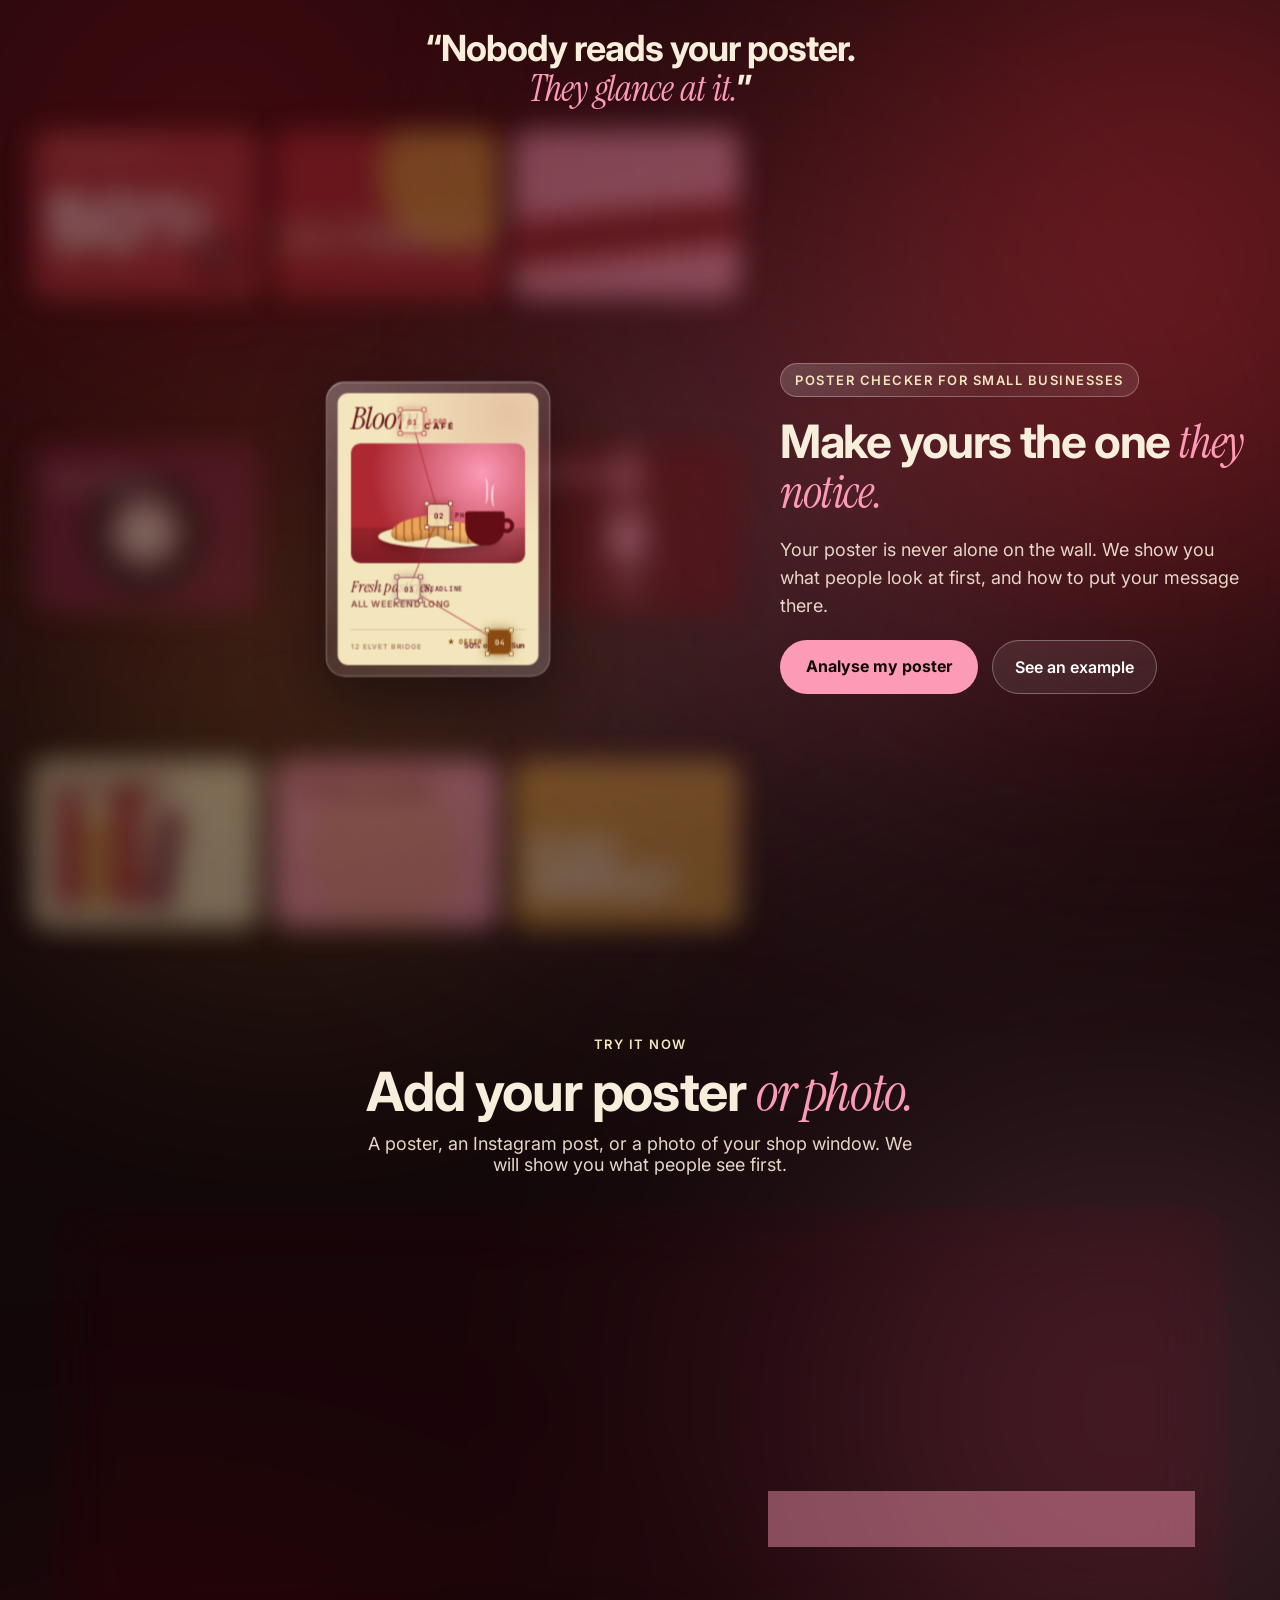
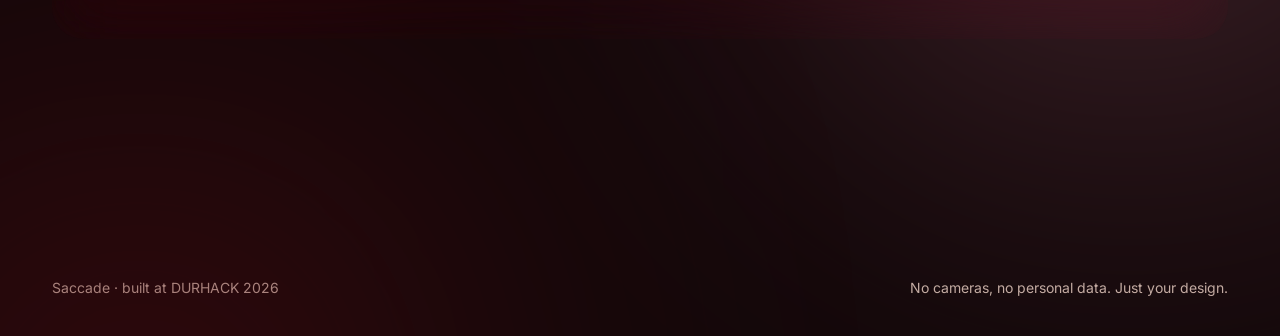
==== commit 6bbc9e0b: "Glance Test: AI vs real eyes" ====
--- a/frontend/index.html
+++ b/frontend/index.html
@@ -140,7 +140,7 @@
       <div class="panel glass-soft">
         <div style="display: flex; justify-content: space-between; align-items: baseline; flex-wrap: wrap; gap: 8px">
           <h3>Where eyes go, and what to fix</h3>
-          <button type="button" class="btn-ghost mono" id="replayPath" style="font-size: 12px; letter-spacing: 1px">● REPLAY EYE PATH</button>
+          <div style="display: flex; gap: 10px; flex-wrap: wrap"><button type="button" class="btn-ghost mono" id="replayPath" style="font-size: 12px; letter-spacing: 1px">● REPLAY EYE PATH</button><a href="glance.html" class="btn" style="font-size: 14px; padding: 10px 18px">👁 Test it on real eyes</a></div>
         </div>
         <div class="annot-wrap">
           <div class="annot glass">
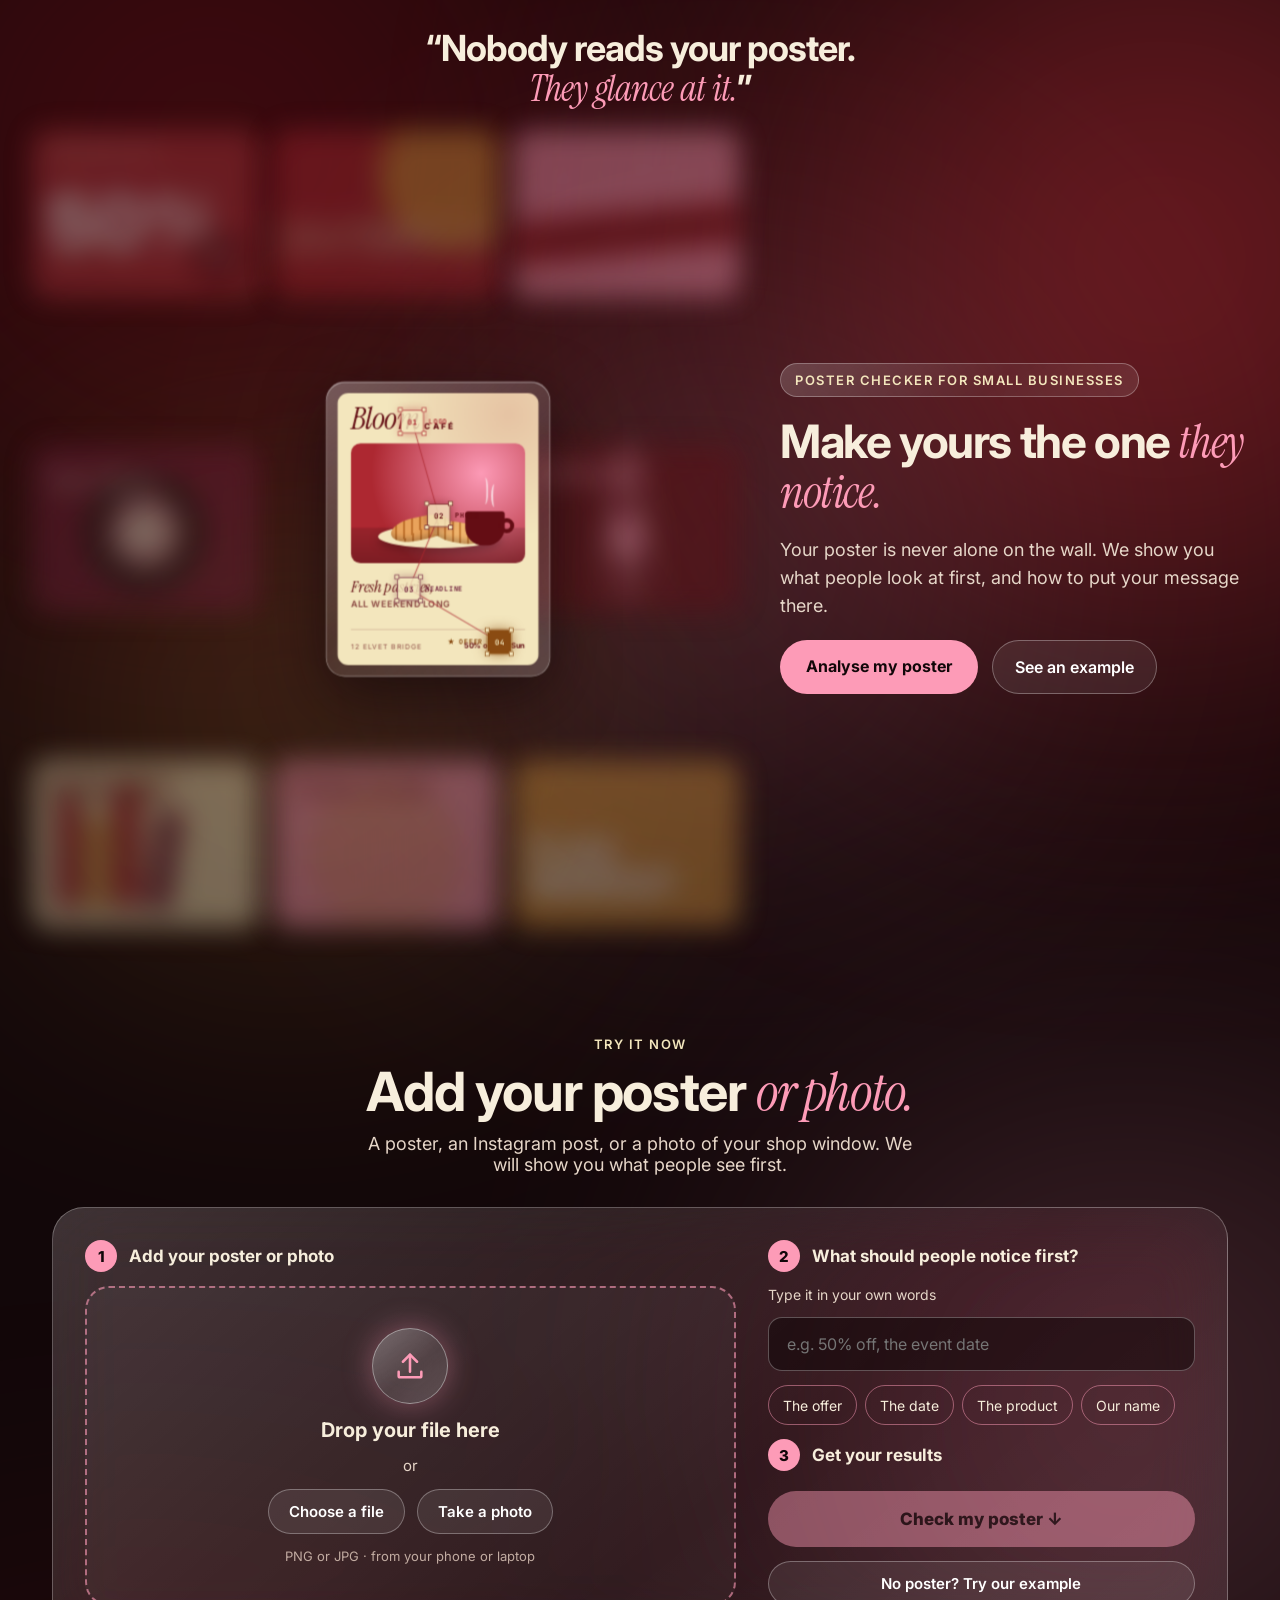
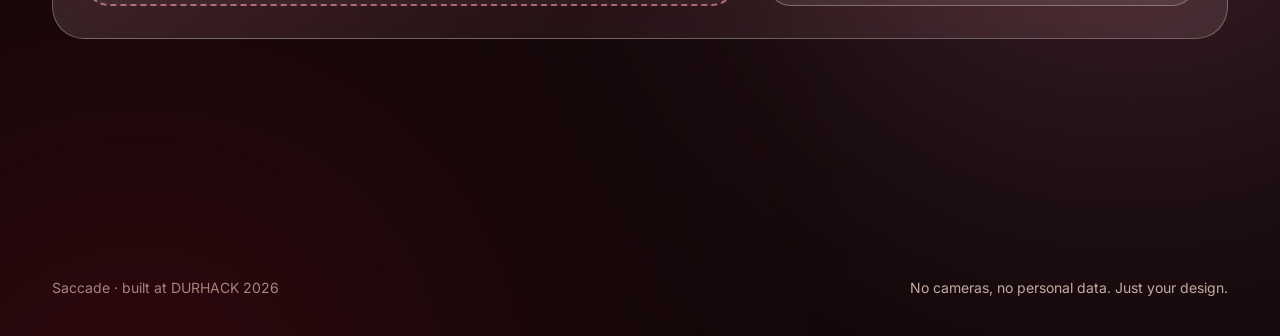
==== commit 701aeaf0: "Real analysis, music, grid, before/after" ====
--- a/frontend/index.html
+++ b/frontend/index.html
@@ -87,7 +87,8 @@
           <div class="drop-icon glass" id="dropIcon">
             <svg aria-hidden="true" width="34" height="34" viewBox="0 0 24 24" fill="none" stroke="#FD9BB7" stroke-width="1.8" stroke-linecap="round" stroke-linejoin="round"><path d="M12 16V4"/><path d="M7 9l5-5 5 5"/><path d="M4 16v3a1 1 0 0 0 1 1h14a1 1 0 0 0 1-1v-3"/></svg>
           </div>
-          <img id="dropPreview" class="drop-preview" alt="Your poster" hidden>
+          <div class="tap-wrap" id="tapWrap" hidden><img id="dropPreview" class="drop-preview" alt="Your poster. Tap where your message is."><div class="tap-star" id="tapStar" hidden>★</div></div>
+          <div id="tapHint" class="tap-hint" hidden>👆 Tap where your message is on the poster (optional, makes the score more accurate)</div>
           <div id="dropTitle" style="font-size: 20px; font-weight: 700">Drop your file here</div>
           <div class="muted" style="font-size: 15px">or</div>
           <div style="display: flex; gap: 12px; flex-wrap: wrap; justify-content: center">
@@ -119,7 +120,7 @@
 
   <!-- ================= 3 · RESULTS (filled in by app.js) ================= -->
   <section id="results" class="section" aria-live="polite">
-    <div class="loading" id="loading"><div class="spinner"></div>Reading your poster…</div>
+    <div class="loading" id="loading"><div class="spinner"></div><span id="loadingText">Reading your poster…</span></div>
 
     <div class="results" id="resultsBox">
       <div class="res-head">
@@ -140,7 +141,7 @@
       <div class="panel glass-soft">
         <div style="display: flex; justify-content: space-between; align-items: baseline; flex-wrap: wrap; gap: 8px">
           <h3>Where eyes go, and what to fix</h3>
-          <div style="display: flex; gap: 10px; flex-wrap: wrap"><button type="button" class="btn-ghost mono" id="replayPath" style="font-size: 12px; letter-spacing: 1px">● REPLAY EYE PATH</button><a href="glance.html" class="btn" style="font-size: 14px; padding: 10px 18px">👁 Test it on real eyes</a></div>
+          <div style="display: flex; gap: 10px; flex-wrap: wrap"><button type="button" class="btn-ghost" id="hearBtn">🎵 Hear your poster</button><button type="button" class="btn-ghost" id="gridBtn" aria-pressed="false">▦ Thirds grid</button><button type="button" class="btn-ghost" id="fixedBtn" hidden>✨ Show the fixed poster</button><button type="button" class="btn-ghost mono" id="replayPath" style="font-size: 12px; letter-spacing: 1px">● REPLAY EYE PATH</button><a href="glance.html" class="btn" style="font-size: 14px; padding: 10px 18px">👁 Test it on real eyes</a></div>
         </div>
         <div class="annot-wrap">
           <div class="annot glass">
@@ -149,11 +150,15 @@
               <svg class="annot-svg" viewBox="0 0 100 100" preserveAspectRatio="none" aria-hidden="true">
                 <polyline id="pathLine" fill="none" stroke="#640D14" stroke-opacity="0.75" stroke-width="1.5" vector-effect="non-scaling-stroke" points=""/>
               </svg>
+              <svg class="annot-svg" id="thirds" viewBox="0 0 100 100" preserveAspectRatio="none" aria-hidden="true" hidden>
+                <line x1="33.33" y1="0" x2="33.33" y2="100"/><line x1="66.66" y1="0" x2="66.66" y2="100"/>
+                <line x1="0" y1="33.33" x2="100" y2="33.33"/><line x1="0" y1="66.66" x2="100" y2="66.66"/>
+              </svg>
               <div id="markers"></div>
               <div class="gaze" id="gaze" hidden></div>
             </div>
           </div>
-          <div class="fix-list" id="fixList"></div>
+          <div class="fix-list"><div id="musicBox" class="fix glass" hidden></div><div id="localNote" class="fix glass" hidden></div><div id="fixList" style="display: flex; flex-direction: column; gap: 12px"></div></div>
         </div>
       </div>
 
@@ -201,6 +206,8 @@
   </footer>
 </div>
 
+<script src="analyze.js"></script>
+<script src="sound.js"></script>
 <script src="app.js"></script>
 </body>
 </html>
--- a/frontend/style.css
+++ b/frontend/style.css
@@ -187,6 +187,15 @@
 
 footer { display: flex; justify-content: space-between; flex-wrap: wrap; gap: 12px; padding: 0 32px 40px; max-width: 1240px; margin: 0 auto; font-size: 14px; color: var(--muted-2); }
 
+/* ---------- tap your message / composition tools ---------- */
+.tap-wrap { position: relative; display: inline-block; cursor: crosshair; }
+.tap-wrap .drop-preview { display: block; }
+.tap-star { position: absolute; width: 34px; height: 34px; margin: -17px 0 0 -17px; border-radius: 50%; background: var(--brown-red); color: var(--pearl);
+  display: grid; place-items: center; font-weight: 900; box-shadow: 0 0 0 4px rgba(173,40,49,0.35), 0 0 20px rgba(173,40,49,0.8); pointer-events: none; }
+.tap-hint { font-size: 14px; color: var(--label); }
+#thirds line { stroke: rgba(255,255,255,0.85); stroke-width: 1; vector-effect: non-scaling-stroke; stroke-dasharray: 4 4; }
+.marker.ping { transform: scale(1.5); box-shadow: 0 0 0 6px rgba(var(--accent-rgb),0.5), 0 0 30px rgba(var(--accent-rgb),0.9); }
+
 /* ---------- scroll reveal (Chrome / Edge) ---------- */
 @keyframes nRise { from { opacity: 0; transform: translateY(80px) scale(0.96); } to { opacity: 1; transform: none; } }
 @media (prefers-reduced-motion: no-preference) {
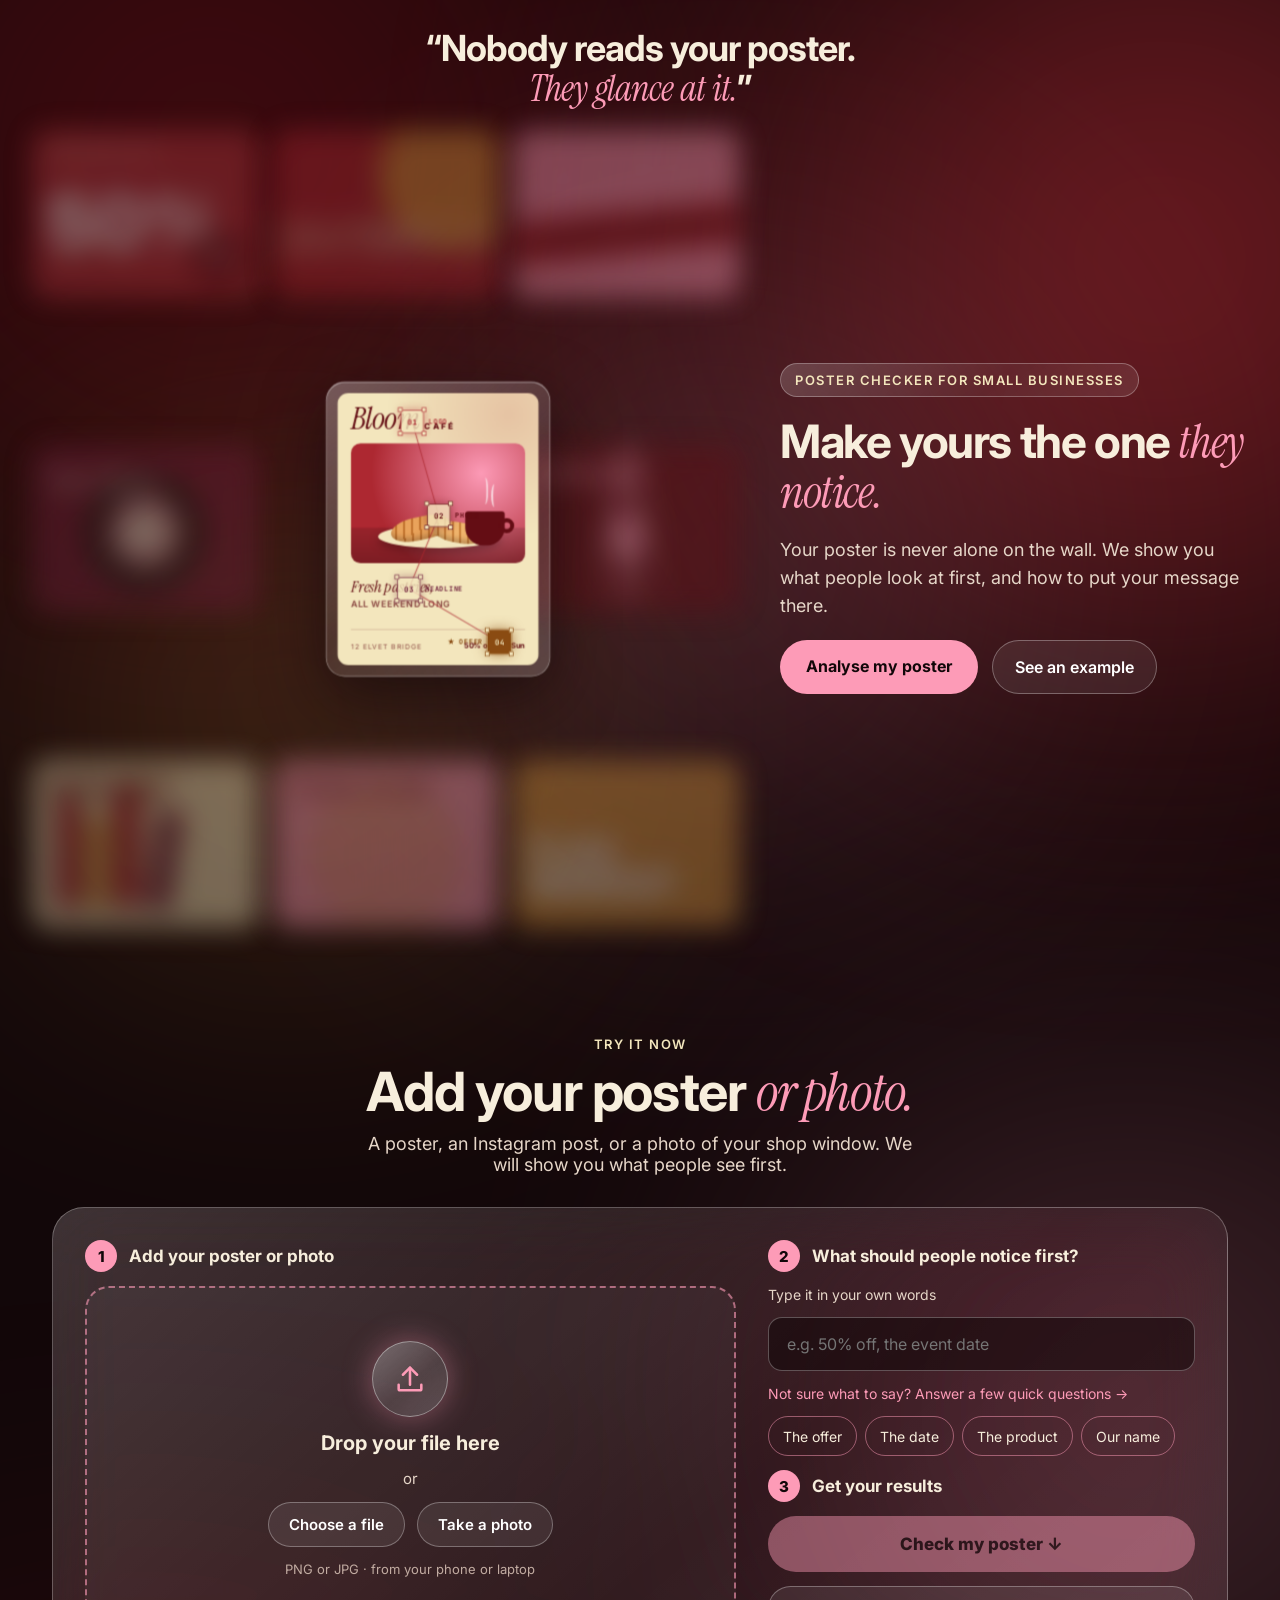
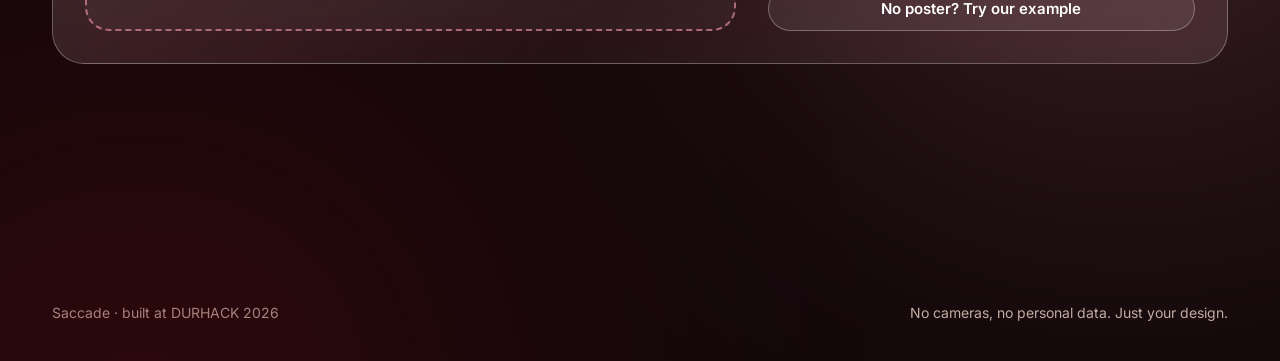
==== commit c218ecd3: "Restyle brief page" ====
--- a/frontend/index.html
+++ b/frontend/index.html
@@ -105,6 +105,7 @@
         <div class="step"><span>2</span>What should people notice first?</div>
         <label for="goal" class="muted" style="font-size: 14px">Type it in your own words</label>
         <input id="goal" class="goal-input" placeholder="e.g. 50% off, the event date">
+        <a href="brief.html" class="muted" style="font-size: 14px; color: var(--accent)">Not sure what to say? Answer a few quick questions →</a>
         <div class="chips">
           <button type="button" class="chip">The offer</button>
           <button type="button" class="chip">The date</button>
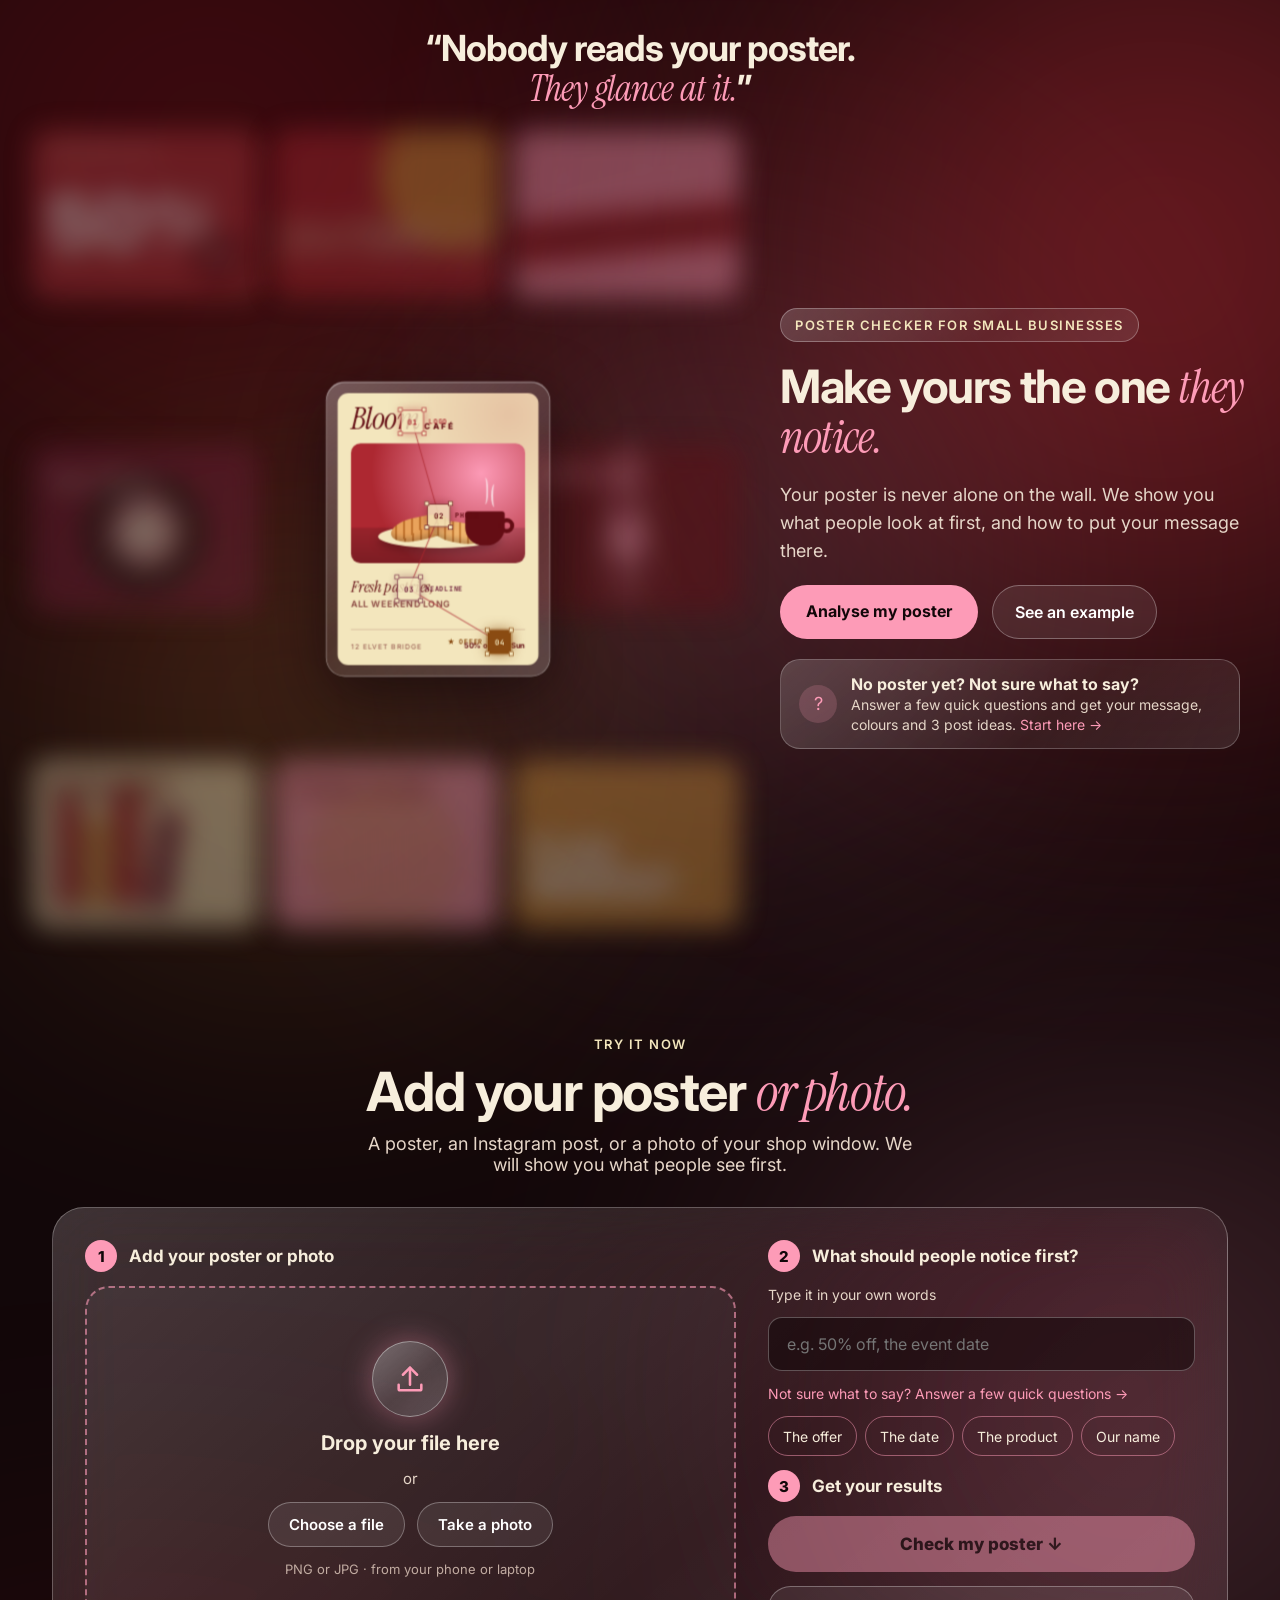
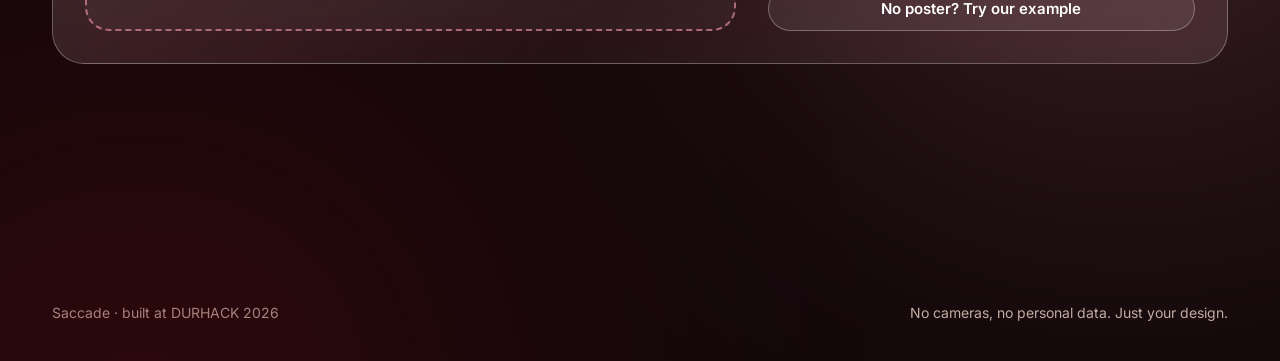
==== commit 3ccbe50a: "Brief card on homepage + better analysis" ====
--- a/frontend/index.html
+++ b/frontend/index.html
@@ -67,6 +67,10 @@
           <h1 style="margin: 0; font-size: 46px; line-height: 1.05; letter-spacing: -1.4px">Make yours the one <span style="font-family: 'Instrument Serif', serif; font-style: italic; font-weight: 400; color: #FD9BB7">they notice.</span></h1>
           <p style="margin: 0; font-size: 18px; line-height: 1.55; color: #E6D6C8">Your poster is never alone on the wall. We show you what people look at first, and how to put your message there.</p>
           <div style="display: flex; gap: 14px; flex-wrap: wrap"><a href="#try" style="padding: 16px 26px; border-radius: 999px; background: #FD9BB7; color: #120709; font-weight: 700">Analyse my poster</a><button type="button" class="btn-ghost js-example" style="font-size: 16px; padding: 16px 22px">See an example</button></div>
+          <a href="brief.html" class="glass-soft" style="display: flex; align-items: center; gap: 14px; padding: 14px 18px; border-radius: 20px; border: 1px solid rgba(255,255,255,0.22); color: var(--text); text-decoration: none; max-width: 460px">
+            <span style="flex: 0 0 auto; width: 38px; height: 38px; border-radius: 50%; display: grid; place-items: center; background: rgba(253,155,183,0.18); color: #FD9BB7; font-size: 18px">?</span>
+            <span><b style="display: block">No poster yet? Not sure what to say?</b><span style="font-size: 14px; color: #E6D6C8">Answer a few quick questions and get your message, colours and 3 post ideas. <span style="color: #FD9BB7">Start here →</span></span></span>
+          </a>
         </div>
       </div>
     </div>
@@ -207,7 +211,7 @@
   </footer>
 </div>
 
-<script src="analyze.js"></script>
+<script src="analyze.js?v=2"></script>
 <script src="sound.js"></script>
 <script src="app.js"></script>
 </body>
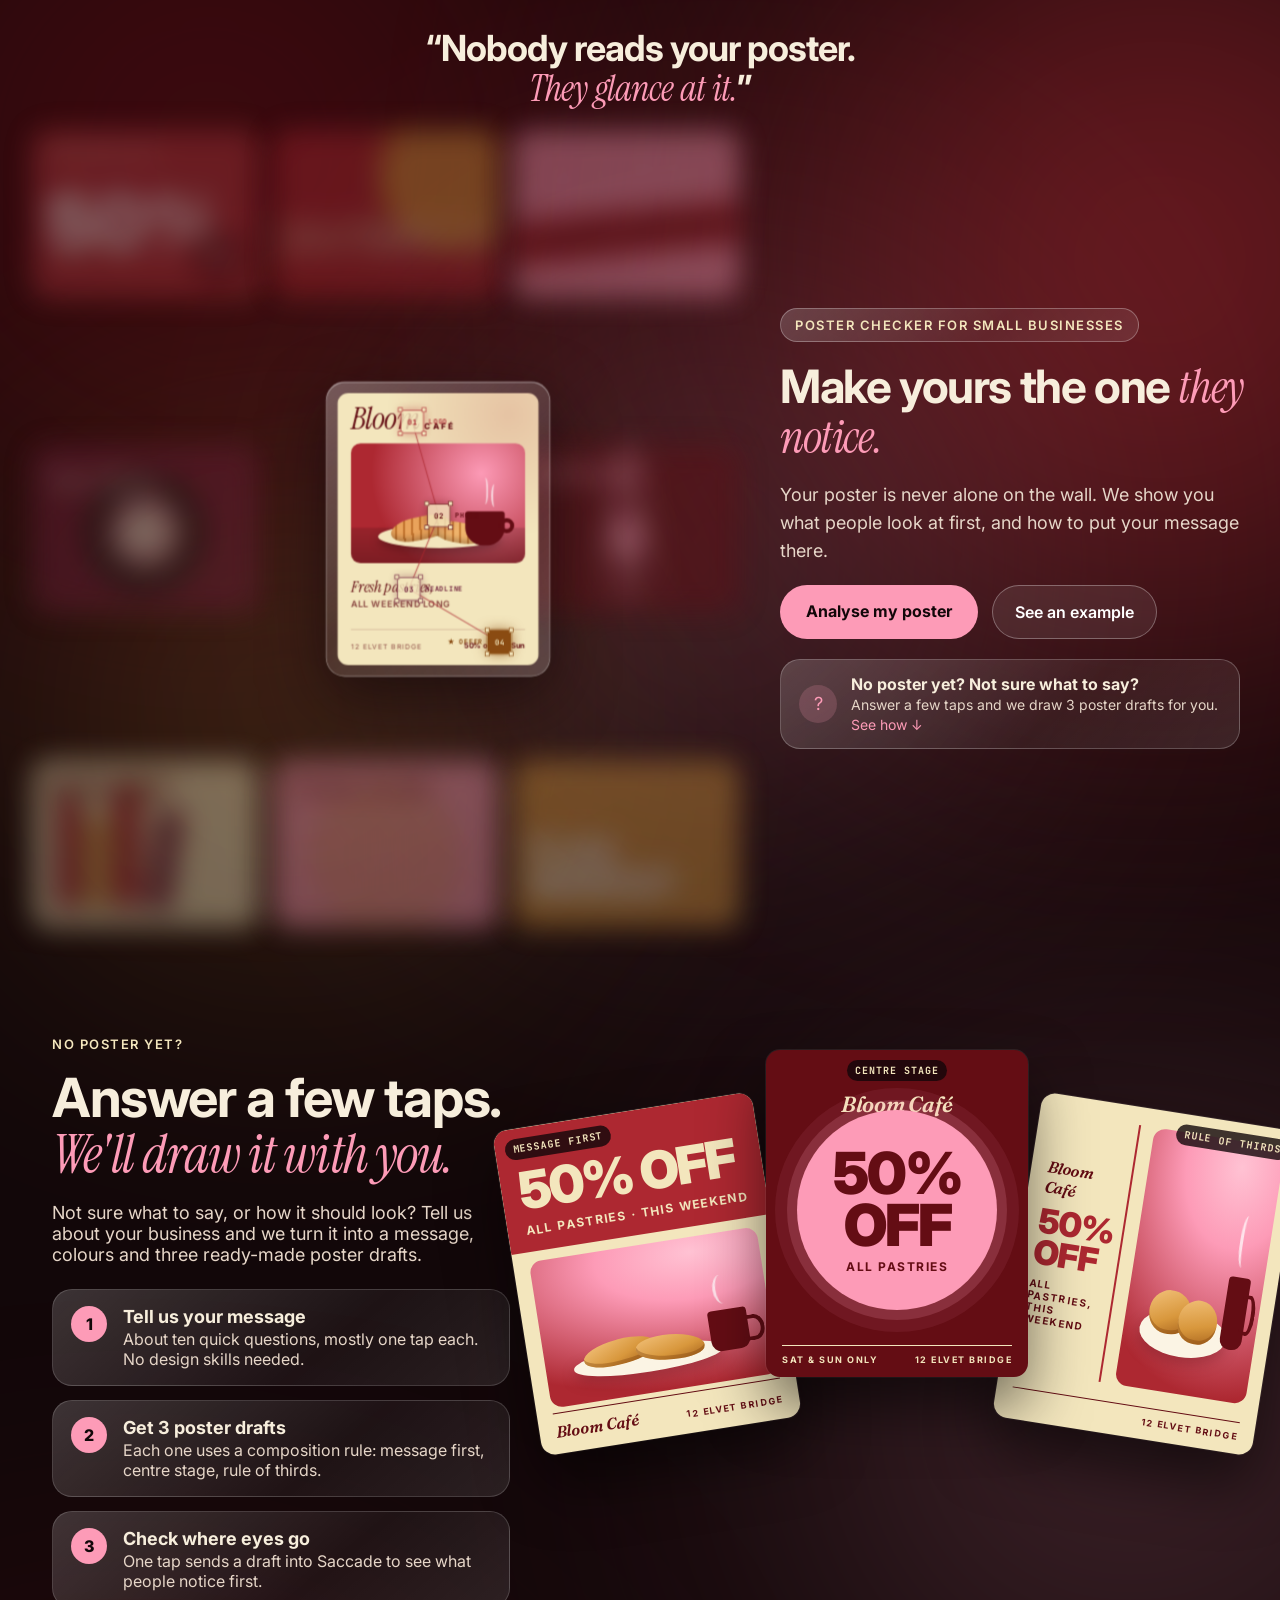
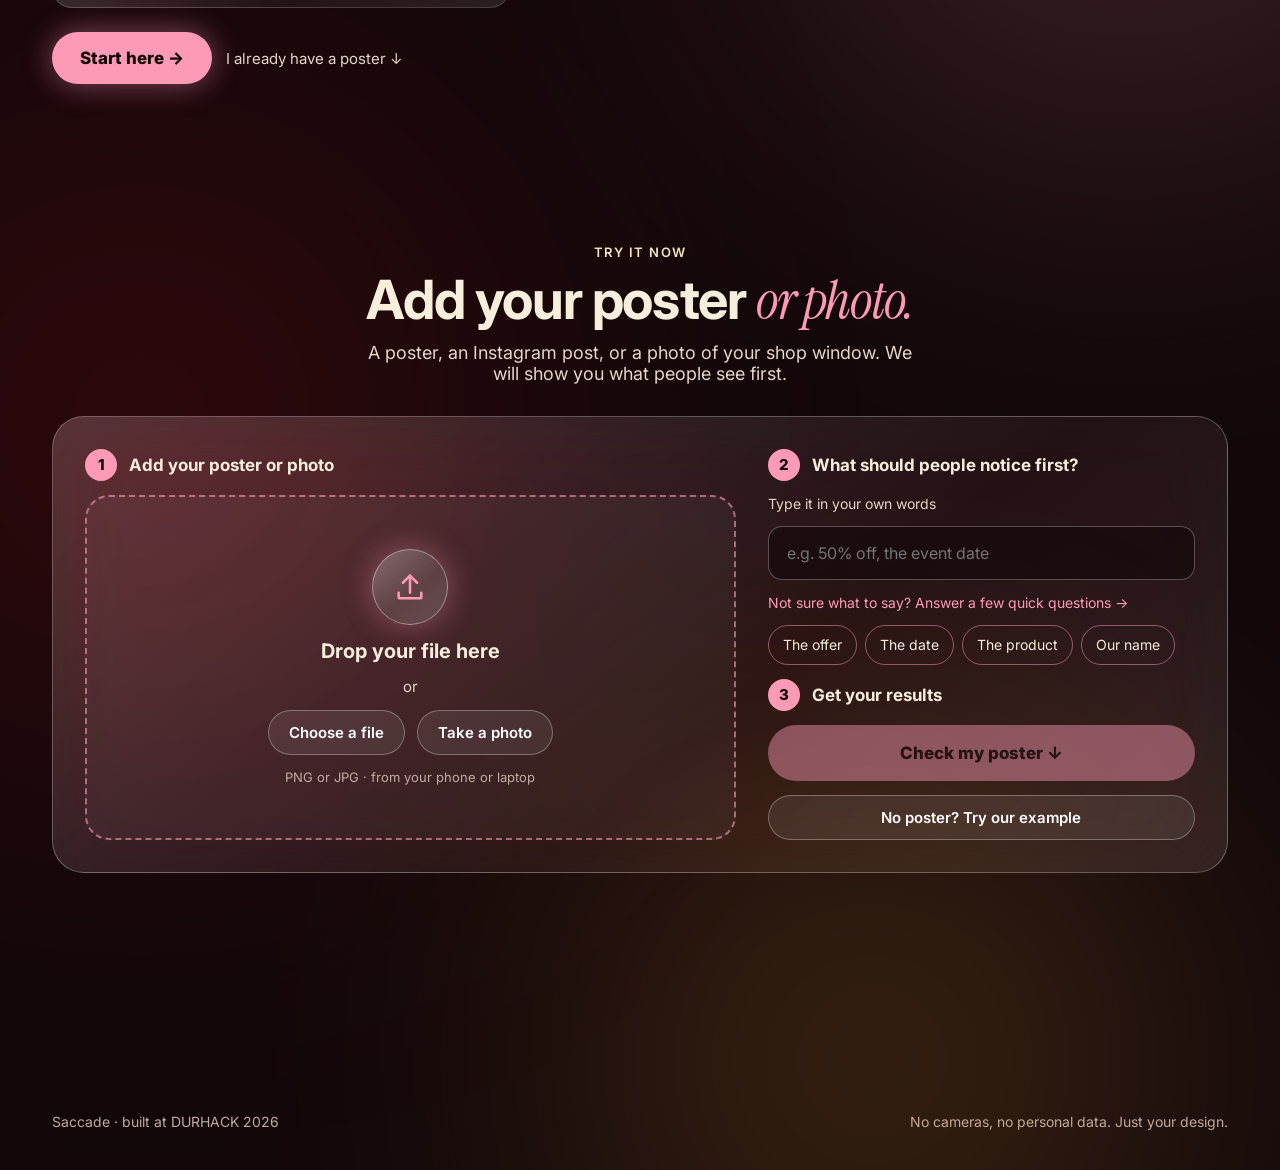
==== commit 4b12bb2e: "Bloom examples + works for any business" ====
--- a/frontend/index.html
+++ b/frontend/index.html
@@ -5,7 +5,7 @@
 <meta name="viewport" content="width=device-width, initial-scale=1">
 <title>Saccade · Make your poster impossible to miss</title>
 <link rel="preconnect" href="https://fonts.googleapis.com">
-<link rel="stylesheet" href="https://fonts.googleapis.com/css2?family=Inter:wght@400;500;600;700;800&family=Instrument+Serif:ital@0;1&family=JetBrains+Mono:wght@500;700&display=swap">
+<link rel="stylesheet" href="https://fonts.googleapis.com/css2?family=Inter:wght@400;500;600;700;800&family=Instrument+Serif:ital@0;1&family=JetBrains+Mono:wght@500;700&family=Fraunces:ital,opsz,wght@0,9..144,800;1,9..144,600&display=swap">
 <link rel="stylesheet" href="style.css">
 <link rel="stylesheet" href="opening.css">
 </head>
@@ -67,14 +67,55 @@
           <h1 style="margin: 0; font-size: 46px; line-height: 1.05; letter-spacing: -1.4px">Make yours the one <span style="font-family: 'Instrument Serif', serif; font-style: italic; font-weight: 400; color: #FD9BB7">they notice.</span></h1>
           <p style="margin: 0; font-size: 18px; line-height: 1.55; color: #E6D6C8">Your poster is never alone on the wall. We show you what people look at first, and how to put your message there.</p>
           <div style="display: flex; gap: 14px; flex-wrap: wrap"><a href="#try" style="padding: 16px 26px; border-radius: 999px; background: #FD9BB7; color: #120709; font-weight: 700">Analyse my poster</a><button type="button" class="btn-ghost js-example" style="font-size: 16px; padding: 16px 22px">See an example</button></div>
-          <a href="brief.html" class="glass-soft" style="display: flex; align-items: center; gap: 14px; padding: 14px 18px; border-radius: 20px; border: 1px solid rgba(255,255,255,0.22); color: var(--text); text-decoration: none; max-width: 460px">
+          <a href="#make" class="glass-soft" style="display: flex; align-items: center; gap: 14px; padding: 14px 18px; border-radius: 20px; border: 1px solid rgba(255,255,255,0.22); color: var(--text); text-decoration: none; max-width: 460px">
             <span style="flex: 0 0 auto; width: 38px; height: 38px; border-radius: 50%; display: grid; place-items: center; background: rgba(253,155,183,0.18); color: #FD9BB7; font-size: 18px">?</span>
-            <span><b style="display: block">No poster yet? Not sure what to say?</b><span style="font-size: 14px; color: #E6D6C8">Answer a few quick questions and get your message, colours and 3 post ideas. <span style="color: #FD9BB7">Start here →</span></span></span>
+            <span><b style="display: block">No poster yet? Not sure what to say?</b><span style="font-size: 14px; color: #E6D6C8">Answer a few taps and we draw 3 poster drafts for you. <span style="color: #FD9BB7">See how ↓</span></span></span>
           </a>
         </div>
       </div>
     </div>
   </header>
+
+
+  <!-- ================= 1b · NO POSTER YET? ================= -->
+  <section id="make" class="section make">
+    <div class="make-grid">
+      <div class="make-text">
+        <div class="eyebrow reveal">No poster yet?</div>
+        <h2 class="big reveal">Answer a few taps. <span class="serif">We'll draw it with you.</span></h2>
+        <p class="muted reveal" style="font-size: 18px; margin: 0">Not sure what to say, or how it should look? Tell us about your business and we turn it into a message, colours and three ready-made poster drafts.</p>
+        <ol class="make-steps">
+          <li class="reveal"><span>1</span><div><b>Tell us your message</b>About ten quick questions, mostly one tap each. No design skills needed.</div></li>
+          <li class="reveal"><span>2</span><div><b>Get 3 poster drafts</b>Each one uses a composition rule: message first, centre stage, rule of thirds.</div></li>
+          <li class="reveal"><span>3</span><div><b>Check where eyes go</b>One tap sends a draft into Saccade to see what people notice first.</div></li>
+        </ol>
+        <div class="reveal" style="display: flex; gap: 14px; flex-wrap: wrap; align-items: center">
+          <a href="brief.html" class="btn" style="padding: 16px 28px; font-size: 17px">Start here →</a>
+          <a href="#try" class="muted" style="font-size: 15px">I already have a poster ↓</a>
+        </div>
+      </div>
+      <div class="make-fan" aria-hidden="true">
+        <div class="mini m1 reveal">
+          <div class="m1-top"><div class="m-big">50% OFF</div><div class="m-sub">all pastries · this weekend</div></div>
+          <div class="m-art"><i class="plate"></i><i class="pa1"></i><i class="pa2"></i><i class="mug"></i><i class="steam"></i></div>
+          <div class="m-foot"><span class="m-logo">Bloom Café</span><span>12 Elvet Bridge</span></div>
+          <div class="m-label">Message first</div>
+        </div>
+        <div class="mini m2 reveal">
+          <div class="m-logo m2-logo">Bloom Café</div>
+          <div class="m2-circle"><div class="m-big">50%<br>OFF</div><div class="m-sub">all pastries</div></div>
+          <div class="m-foot"><span>Sat &amp; Sun only</span><span>12 Elvet Bridge</span></div>
+          <div class="m-label">Centre stage</div>
+        </div>
+        <div class="mini m3 reveal">
+          <div class="m3-text"><div class="m-logo">Bloom Café</div><div class="m-big">50%<br>OFF</div><div class="m-sub">all pastries,<br>this weekend</div></div>
+          <div class="m3-art"><div class="m-art"><i class="plate"></i><i class="pa1"></i><i class="pa2"></i><i class="mug"></i><i class="steam"></i></div></div>
+          <div class="m-foot"><span></span><span>12 Elvet Bridge</span></div>
+          <div class="m-label">Rule of thirds</div>
+        </div>
+      </div>
+    </div>
+  </section>
 
   <!-- ================= 2 · ADD YOUR POSTER ================= -->
   <section id="try" class="section">
--- a/frontend/style.css
+++ b/frontend/style.css
@@ -208,3 +208,64 @@
   .bd-row { grid-template-columns: 1fr; gap: 8px; }
   .res-head h2 { font-size: 34px; }
 }
+
+/* ---------- No poster yet? (scroll section after the opening) ---------- */
+.make-grid { display: grid; grid-template-columns: minmax(0, 0.9fr) minmax(0, 1.3fr); gap: 56px; align-items: center; }
+.make-text { display: flex; flex-direction: column; gap: 18px; }
+.make-steps { list-style: none; margin: 6px 0; padding: 0; display: grid; gap: 14px; }
+.make-steps li { display: flex; gap: 16px; align-items: flex-start; padding: 16px 18px; border-radius: 20px; background: var(--glass-soft); border: 1px solid rgba(255,255,255,0.16); font-size: 16px; color: var(--muted); }
+.make-steps li b { display: block; color: var(--text); font-size: 18px; margin-bottom: 2px; }
+.make-steps li span { flex: 0 0 auto; width: 36px; height: 36px; border-radius: 50%; display: grid; place-items: center; background: var(--accent); color: var(--bg); font-weight: 800; }
+.make-fan { position: relative; height: 620px; }
+.mini { position: absolute; top: 60px; width: 262px; aspect-ratio: 4 / 5; border-radius: 14px; overflow: hidden; box-shadow: 0 30px 60px rgba(0,0,0,0.55), 0 0 0 1px rgba(255,255,255,0.08); font-family: Inter, sans-serif; background: #F3E6BD; color: #640D14; }
+.mini .m-big { font-weight: 900; font-size: 52px; line-height: 0.9; letter-spacing: -2px; }
+.mini .m-sub { font-weight: 700; font-size: 12px; letter-spacing: 1.5px; text-transform: uppercase; margin-top: 8px; }
+.mini .m-logo { font-family: 'Fraunces', Georgia, serif; font-style: italic; font-weight: 600; font-size: 20px; letter-spacing: -0.3px; text-transform: none; }
+.mini .m-foot { position: absolute; left: 16px; right: 16px; bottom: 12px; display: flex; justify-content: space-between; align-items: baseline; border-top: 1px solid currentColor; padding-top: 8px; font-size: 9px; font-weight: 700; letter-spacing: 1.5px; text-transform: uppercase; }
+.mini .m-foot .m-logo { font-size: 16px; letter-spacing: 0; }
+.mini .m-label { position: absolute; top: 10px; right: 10px; font-family: var(--mono); font-size: 10px; font-weight: 700; letter-spacing: 1px; text-transform: uppercase; padding: 4px 8px; border-radius: 999px; background: rgba(18,7,9,0.8); color: var(--pearl); z-index: 2; }
+/* the pastries "photo" */
+.m-art { position: absolute; border-radius: 12px; overflow: hidden; background: radial-gradient(120% 90% at 70% 10%, #FFC2D3 0%, #FD9BB7 35%, #AD2831 100%); }
+.m-art i { position: absolute; display: block; }
+.m-art .plate { left: 12%; right: 22%; bottom: 14%; height: 18%; border-radius: 50%; background: #FBF4E4; box-shadow: 0 6px 14px rgba(100,13,20,0.35); }
+.m-art .pa1, .m-art .pa2 { height: 17%; border-radius: 50% 50% 46% 46%; background: linear-gradient(160deg, #F2C17A, #D8973C 60%, #A8641E); box-shadow: inset 0 -4px 0 rgba(120,60,10,0.35); }
+.m-art .pa1 { left: 17%; width: 32%; bottom: 22%; transform: rotate(-6deg); }
+.m-art .pa2 { left: 40%; width: 30%; bottom: 20%; transform: rotate(5deg); }
+.m-art .mug { right: 10%; bottom: 20%; width: 17%; height: 28%; border-radius: 4px 4px 10px 10px; background: #640D14; }
+.m-art .mug::after { content: ""; position: absolute; right: -40%; top: 22%; width: 45%; height: 45%; border: 4px solid #640D14; border-left: 0; border-radius: 0 50% 50% 0; }
+.m-art .steam { right: 15%; bottom: 52%; width: 8%; height: 20%; border-left: 3px solid rgba(255,255,255,0.7); border-radius: 50%; filter: blur(0.5px); }
+.m1 { left: -50px; transform: rotate(-9deg); z-index: 1; }
+.m1 .m-label { right: auto; left: 10px; }
+.m1 .m1-top { background: #AD2831; color: #F3E6BD; padding: 40px 18px 16px; height: 38%; }
+.m1 .m-art { left: 16px; right: 16px; top: 41%; bottom: 46px; }
+.m2 { left: 50%; margin-left: -131px; top: 0; background: #640D14; color: #F3E6BD; z-index: 3; }
+.m2 .m-label { right: auto; left: 50%; transform: translateX(-50%); white-space: nowrap; }
+.m2 .m2-logo { position: absolute; left: 0; right: 0; top: 40px; text-align: center; font-size: 22px; }
+.m2 .m2-circle { position: absolute; left: 50%; top: 49%; width: 200px; height: 200px; margin: -100px 0 0 -100px; border-radius: 50%; background: #FD9BB7; color: #640D14; display: flex; flex-direction: column; align-items: center; justify-content: center; text-align: center; box-shadow: 0 0 0 10px rgba(253,155,183,0.18), 0 0 0 22px rgba(253,155,183,0.08); }
+.m2 .m2-circle .m-big { font-size: 58px; }
+.m3 { right: -50px; transform: rotate(9deg); z-index: 2; }
+.m3 .m3-text { position: absolute; left: 16px; top: 18px; width: 33%; bottom: 50px; display: flex; flex-direction: column; justify-content: center; gap: 10px; border-right: 2px solid #AD2831; padding-right: 8px; }
+.m3 .m3-text .m-logo { font-size: 16px; }
+.m3 .m3-text .m-big { font-size: 34px; color: #AD2831; letter-spacing: -1px; }
+.m3 .m3-text .m-sub { margin: 0; font-size: 10px; }
+.m3 .m3-art .m-art { left: calc(33% + 30px); right: 14px; top: 18px; bottom: 50px; }
+@media (prefers-reduced-motion: no-preference) {
+  @supports (animation-timeline: view()) {
+    .make-steps li:nth-child(2) { animation-range: entry 20% cover 35%; }
+    .make-steps li:nth-child(3) { animation-range: entry 35% cover 45%; }
+    .mini.reveal { animation-name: miniIn; animation-range: entry 10% cover 40%; }
+    .m2.reveal { animation-range: entry 20% cover 45%; }
+    .m3.reveal { animation-range: entry 30% cover 50%; }
+  }
+}
+@keyframes miniIn { from { opacity: 0; translate: 0 120px; scale: 0.85; } to { opacity: 1; translate: 0 0; scale: 1; } }
+@media (max-width: 900px) {
+  .make-grid { grid-template-columns: 1fr; }
+  .make-fan { height: 420px; max-width: 520px; width: 100%; margin: 0 auto; }
+  .mini { width: 200px; }
+  .m2 { margin-left: -100px; }
+  .mini .m-big { font-size: 44px; }
+  .m2 .m2-circle { width: 165px; height: 165px; margin: -82px 0 0 -82px; }
+  .m2 .m2-circle .m-big { font-size: 48px; }
+  .m3 .m3-text .m-big { font-size: 30px; }
+}
